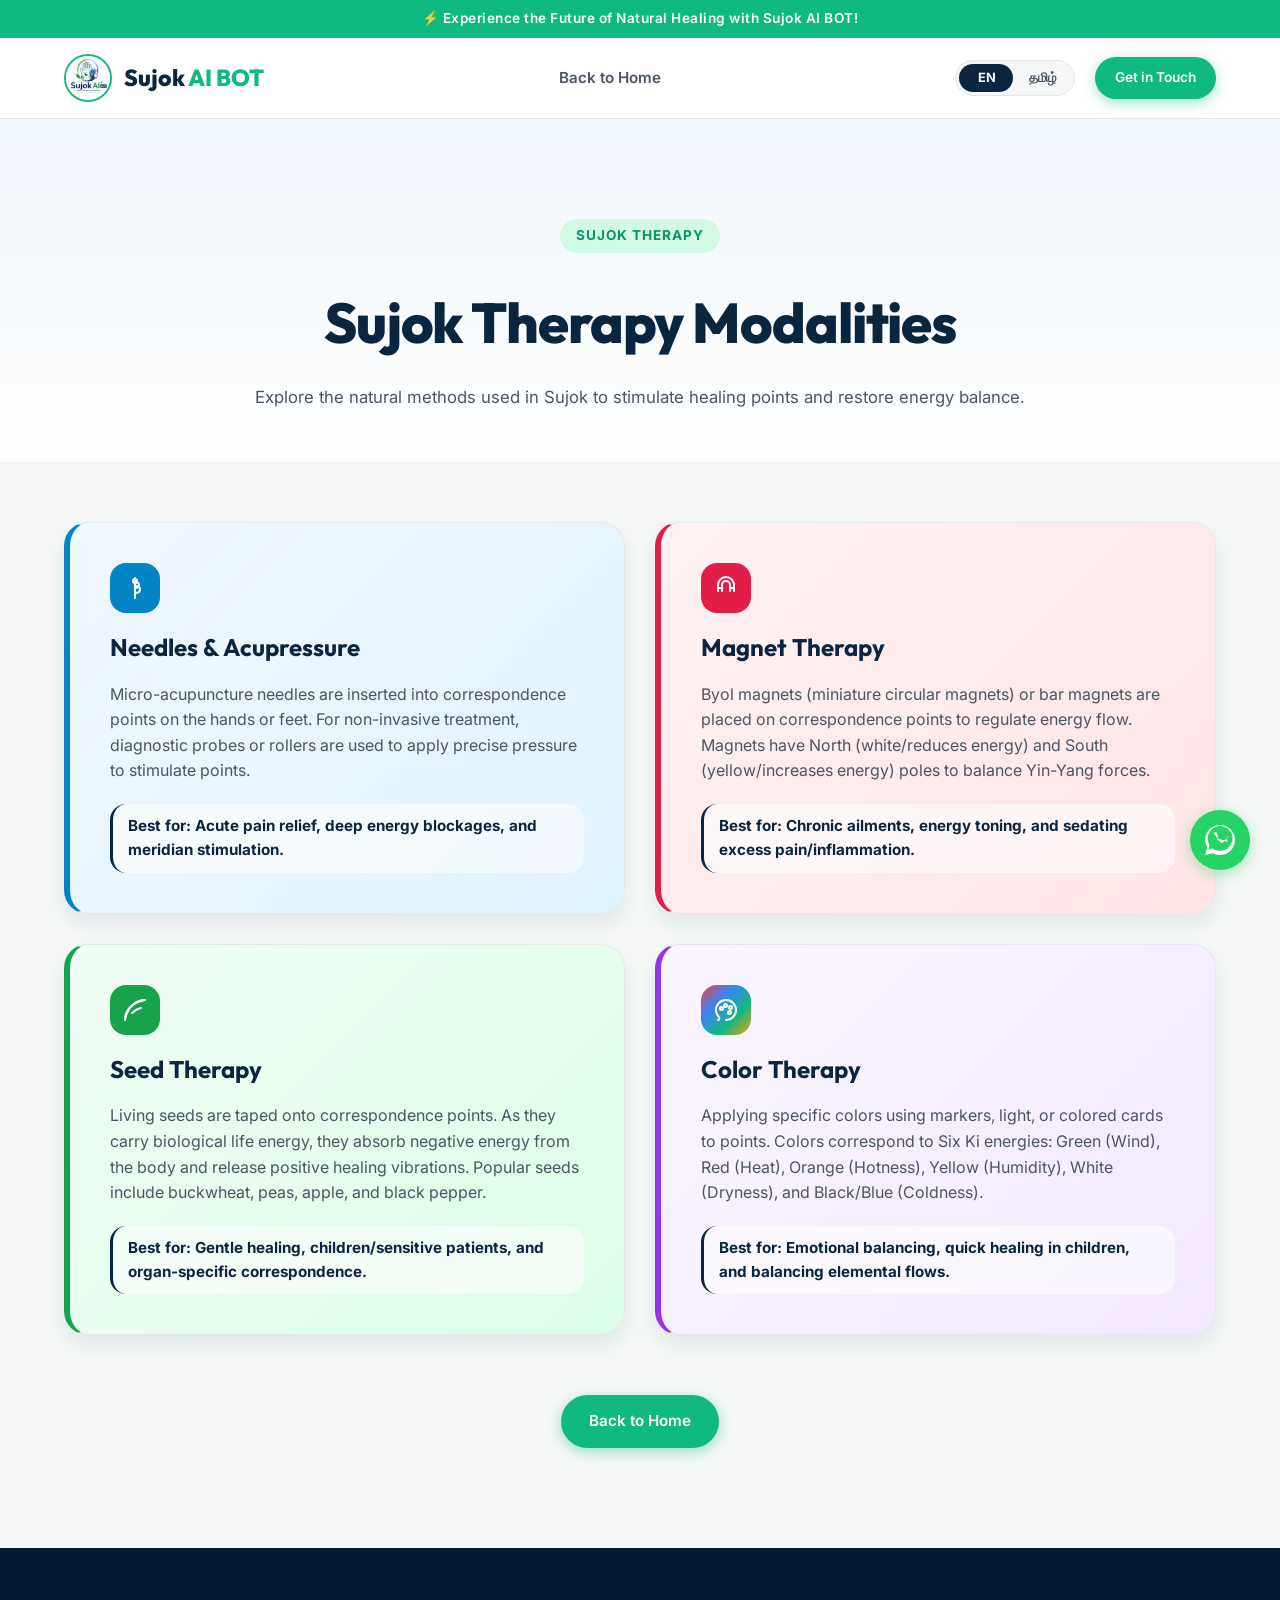
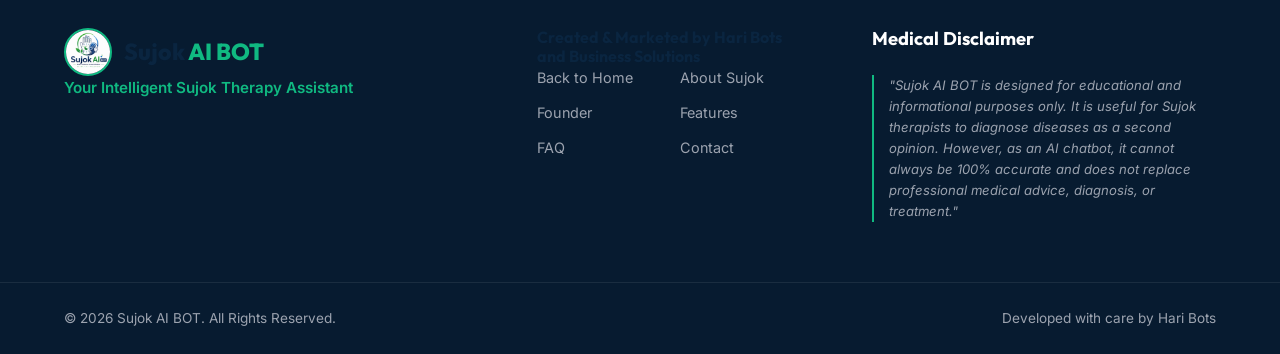
==== about-sujok.html @ a2ac66a1 "Create about-sujok.html and link from index.html" ====
<!DOCTYPE html>
<html lang="en">
<head>
  <meta charset="UTF-8">
  <meta name="viewport" content="width=device-width, initial-scale=1.0">
  
  <!-- SEO Meta Tags -->
  <title data-translate="title">Sujok AI BOT - Treatment Modalities</title>
  <meta name="description" content="Explore how Sujok Therapy utilizes natural methods such as needles, magnets, seeds, and color therapy to stimulate correspondence points and restore energy balance.">
  <meta name="keywords" content="Sujok Modalities, Needles Acupressure, Magnet Therapy, Seed Therapy, Color Therapy, Sujok AI BOT, Professor Park Jae Woo, Healing">
  <meta name="author" content="Hari Bots and Business Solutions">
  
  <!-- Google Fonts -->
  <link rel="preconnect" href="https://fonts.googleapis.com">
  <link rel="preconnect" href="https://fonts.gstatic.com" crossorigin>
  <link href="https://fonts.googleapis.com/css2?family=Inter:wght@300;400;500;600;700&family=Outfit:wght@400;500;600;700;800&display=swap" rel="stylesheet">
  
  <!-- Stylesheet -->
  <link rel="stylesheet" href="style.css">
  
  <!-- Favicon -->
  <link rel="icon" type="image/jpeg" href="assets/sujok-ai-logo.jpg">
</head>
<body>

  <!-- Top Announcement Bar -->
  <div class="announcement-bar" id="announcement">
    <p data-translate="announcement">⚡ Experience the Future of Natural Healing with Sujok AI BOT!</p>
  </div>

  <!-- Header Section -->
  <header class="main-header" id="header">
    <div class="container header-container">
      <a href="index.html" class="logo-area" aria-label="Sujok AI BOT Home">
        <img src="assets/sujok-ai-logo.jpg" alt="Sujok AI BOT Logo" class="brand-logo" id="brand-logo-img">
        <span class="brand-name">Sujok <span class="accent-text">AI BOT</span></span>
      </a>
      
      <!-- Desktop Navigation -->
      <nav class="desktop-nav" aria-label="Main Navigation">
        <a href="index.html" class="nav-link" data-translate="nav-home">Back to Home</a>
      </nav>
      
      <!-- Language Switcher & Header CTA -->
      <div class="header-actions-wrapper">
        <div class="lang-switch" id="langSwitch" role="button" aria-label="Switch Language">
          <span class="lang-option active" data-lang="en">EN</span>
          <span class="lang-option" data-lang="ta">தமிழ்</span>
        </div>
        <div class="header-cta">
          <a href="index.html#contact" class="btn btn-primary btn-sm" data-translate="nav-cta">Get in Touch</a>
        </div>
      </div>
      
      <!-- Mobile Menu Toggle -->
      <button class="mobile-menu-toggle" id="menuToggle" aria-label="Toggle Navigation Menu">
        <span></span>
        <span></span>
        <span></span>
      </button>
    </div>
  </header>

  <!-- Mobile Drawer Menu -->
  <div class="mobile-nav-drawer" id="mobileDrawer">
    <nav class="mobile-nav" aria-label="Mobile Navigation">
      <a href="index.html" class="mobile-nav-link" data-translate="nav-home">Back to Home</a>
      
      <div class="mobile-lang-switch-container">
        <span class="mobile-lang-label">Language / மொழி:</span>
        <div class="lang-switch" id="mobileLangSwitch" role="button">
          <span class="lang-option active" data-lang="en">EN</span>
          <span class="lang-option" data-lang="ta">தமிழ்</span>
        </div>
      </div>
      
      <a href="index.html#contact" class="btn btn-primary mobile-cta" data-translate="nav-cta">Get in Touch</a>
    </nav>
  </div>

  <main>
    <!-- Header Section -->
    <section class="therapy-header-section">
      <div class="container">
        <div class="tag-badge">Sujok Therapy</div>
        <h1 class="hero-title" style="margin-top: 15px;" data-translate="header-title">Sujok Therapy Modalities</h1>
        <p class="hero-description" style="max-width: 800px; margin: 20px auto 0 auto;" data-translate="header-subtitle">Explore the natural methods used in Sujok to stimulate healing points and restore energy balance.</p>
      </div>
    </section>

    <!-- Modalities Grid -->
    <section style="padding: 20px 0;">
      <div class="container">
        <div class="therapy-grid">
          
          <!-- Needles Card -->
          <div class="therapy-card-detail therapy-needles">
            <div class="modality-icon-bg">
              <svg xmlns="http://www.w3.org/2000/svg" width="24" height="24" viewBox="0 0 24 24" fill="none" stroke="currentColor" stroke-width="2" stroke-linecap="round" stroke-linejoin="round">
                <line x1="12" y1="2" x2="12" y2="22"></line>
                <circle cx="12" cy="5" r="2"></circle>
                <path d="M12 12c2 0 4-1 4-3s-2-3-4-3"></path>
                <path d="M12 17c3 0 5-1.5 5-3.5s-2-3.5-5-3.5"></path>
              </svg>
            </div>
            <h2 class="modality-title" data-translate="needles-title">Needles & Acupressure</h2>
            <p class="modality-desc" data-translate="needles-desc">Micro-acupuncture needles are inserted into correspondence points on the hands or feet. For non-invasive treatment, diagnostic probes or rollers are used to apply precise pressure to stimulate points.</p>
            <div class="modality-usage" data-translate="needles-usage">Best for: Acute pain relief, deep energy blockages, and meridian stimulation.</div>
          </div>

          <!-- Magnets Card -->
          <div class="therapy-card-detail therapy-magnets">
            <div class="modality-icon-bg">
              <svg xmlns="http://www.w3.org/2000/svg" width="24" height="24" viewBox="0 0 24 24" fill="none" stroke="currentColor" stroke-width="2" stroke-linecap="round" stroke-linejoin="round">
                <path d="M4 15V9a8 8 0 0 1 16 0v6"></path>
                <path d="M8 15V9a4 4 0 0 1 8 0v6"></path>
                <line x1="4" y1="12" x2="8" y2="12"></line>
                <line x1="16" y1="12" x2="20" y2="12"></line>
              </svg>
            </div>
            <h2 class="modality-title" data-translate="magnets-title">Magnet Therapy</h2>
            <p class="modality-desc" data-translate="magnets-desc">Byol magnets (miniature circular magnets) or bar magnets are placed on correspondence points to regulate energy flow. Magnets have North (white/reduces energy) and South (yellow/increases energy) poles to balance Yin-Yang forces.</p>
            <div class="modality-usage" data-translate="magnets-usage">Best for: Chronic ailments, energy toning, and sedating excess pain/inflammation.</div>
          </div>

          <!-- Seeds Card -->
          <div class="therapy-card-detail therapy-seeds">
            <div class="modality-icon-bg">
              <svg xmlns="http://www.w3.org/2000/svg" width="24" height="24" viewBox="0 0 24 24" fill="none" stroke="currentColor" stroke-width="2" stroke-linecap="round" stroke-linejoin="round">
                <path d="M2 22C2 12 10 4 22 2"></path>
                <path d="M22 2C12 2 4 10 2 22"></path>
                <path d="M9 15C13 11 18 10 18 10"></path>
              </svg>
            </div>
            <h2 class="modality-title" data-translate="seeds-title">Seed Therapy</h2>
            <p class="modality-desc" data-translate="seeds-desc">Living seeds are taped onto correspondence points. As they carry biological life energy, they absorb negative energy from the body and release positive healing vibrations. Popular seeds include buckwheat, peas, apple, and black pepper.</p>
            <div class="modality-usage" data-translate="seeds-usage">Best for: Gentle healing, children/sensitive patients, and organ-specific correspondence.</div>
          </div>

          <!-- Colors Card -->
          <div class="therapy-card-detail therapy-colors">
            <div class="modality-icon-bg">
              <svg xmlns="http://www.w3.org/2000/svg" width="24" height="24" viewBox="0 0 24 24" fill="none" stroke="currentColor" stroke-width="2" stroke-linecap="round" stroke-linejoin="round">
                <path d="M12 22C17.5228 22 22 17.5228 22 12C22 6.47715 17.5228 2 12 2C6.47715 2 2 6.47715 2 12C2 14.7255 3.09032 17.1962 4.85857 19C5.34401 19.4854 5.51009 20.2105 5.28588 20.8584C5.10996 21.3667 4.68595 22 4 22"></path>
                <circle cx="7.5" cy="10.5" r="1.5"></circle>
                <circle cx="11.5" cy="7.5" r="1.5"></circle>
                <circle cx="16.5" cy="9.5" r="1.5"></circle>
                <circle cx="15.5" cy="14.5" r="1.5"></circle>
              </svg>
            </div>
            <h2 class="modality-title" data-translate="colors-title">Color Therapy</h2>
            <p class="modality-desc" data-translate="colors-desc">Applying specific colors using markers, light, or colored cards to points. Colors correspond to Six Ki energies: Green (Wind), Red (Heat), Orange (Hotness), Yellow (Humidity), White (Dryness), and Black/Blue (Coldness).</p>
            <div class="modality-usage" data-translate="colors-usage">Best for: Emotional balancing, quick healing in children, and balancing elemental flows.</div>
          </div>

        </div>

        <!-- Back to Home Button -->
        <div class="back-home-container">
          <a href="index.html" class="btn btn-primary" data-translate="back-btn">Back to Home</a>
        </div>
      </div>
    </section>
  </main>

  <!-- Footer -->
  <footer class="main-footer">
    <div class="container footer-grid">
      <div class="footer-brand-col">
        <a href="index.html" class="logo-area">
          <img src="assets/sujok-ai-logo.jpg" alt="Sujok AI BOT Logo" class="brand-logo">
          <span class="brand-name">Sujok <span class="accent-text">AI BOT</span></span>
        </a>
        <p class="footer-tagline" data-translate="footer-tagline">Your Intelligent Sujok Therapy Assistant</p>
      </div>
      
      <div class="footer-links-col">
        <h4 data-translate="footer-credit">Created & Marketed by Hari Bots and Business Solutions</h4>
        <div class="footer-links">
          <a href="index.html" data-translate="nav-home">Back to Home</a>
          <a href="index.html#about" data-translate="nav-about">About Sujok</a>
          <a href="index.html#founder" data-translate="nav-founder">Founder</a>
          <a href="index.html#features" data-translate="nav-features">Features</a>
          <a href="index.html#faq" data-translate="nav-faq">FAQ</a>
          <a href="index.html#contact" data-translate="nav-contact">Contact</a>
        </div>
      </div>
      
      <div class="footer-disclaimer-box">
        <h4 data-translate="footer-disclaimer-title">Medical Disclaimer</h4>
        <p class="medical-disclaimer" data-translate="footer-disclaimer-text">
          "Sujok AI BOT is designed for educational and informational purposes only. It is useful for Sujok therapists to diagnose diseases as a second opinion. However, as an AI chatbot, it cannot always be 100% accurate and does not replace professional medical advice, diagnosis, or treatment."
        </p>
      </div>
    </div>
    
    <div class="footer-bottom">
      <div class="container footer-bottom-flex">
        <p class="copyright" data-translate="footer-copyright">&copy; 2026 Sujok AI BOT. All Rights Reserved.</p>
        <p class="developer-info" data-translate="footer-developer">Developed with care by Hari Bots</p>
      </div>
    </div>
  </footer>

  <!-- Floating WhatsApp Chat Widget -->
  <div class="floating-whatsapp-widget" id="whatsappWidget">
    <button class="whatsapp-trigger" id="whatsappTrigger" aria-label="Chat on WhatsApp">
      <svg viewBox="0 0 24 24" width="30" height="30" fill="currentColor">
        <path d="M.057 24l1.687-6.163c-1.041-1.804-1.588-3.849-1.587-5.946C.06 5.348 5.397.01 12.008.01c3.202.001 6.212 1.246 8.477 3.514 2.266 2.268 3.507 5.28 3.505 8.484-.004 6.657-5.34 11.997-11.953 11.997-2.005-.001-3.973-.502-5.717-1.458L0 24zm6.59-4.846c1.6.95 3.498 1.452 5.411 1.453 5.476 0 9.932-4.437 9.935-9.896.002-2.645-1.019-5.13-2.876-6.99C17.262 1.86 14.777.838 12.132.838 6.657.838 2.203 5.278 2.2 10.739c-.001 1.832.486 3.623 1.411 5.174l-.988 3.612 3.702-.977zm11.233-5.32c-.3-.149-1.772-.874-2.046-.974-.275-.101-.475-.149-.675.15-.2.299-.775.974-.95 1.174-.175.199-.349.224-.65.074-.3-.149-1.264-.465-2.41-1.484-.89-.792-1.49-1.77-1.664-2.07-.175-.299-.019-.461.13-.61.135-.133.3-.349.45-.523.15-.174.2-.299.3-.498.1-.2.05-.374-.025-.524-.075-.149-.675-1.624-.925-2.224-.244-.589-.493-.51-.675-.518-.172-.008-.371-.01-.571-.01-.2 0-.524.074-.798.373-.275.3-.1.598.1.972.2.373.4.672.649.996.12.16 1.41 2.302 3.197 3.013.882.35 1.57.56 2.106.73.885.28 1.69.24 2.33.14.71-.11 1.77-.72 2.02-1.4.25-.678.25-1.258.175-1.378-.075-.12-.275-.2-.575-.35z"/>
      </svg>
    </button>
    
    <div class="whatsapp-popup" id="whatsappPopup">
      <div class="popup-header">
        <div class="popup-bot-avatar">
          <img src="assets/sujok-ai-logo.jpg" alt="Sujok AI BOT Logo">
        </div>
        <div class="popup-header-info">
          <h4>Sujok AI BOT Support</h4>
          <p>Typically replies instantly</p>
        </div>
        <button class="popup-close" id="popupClose" aria-label="Close Chat Window">&times;</button>
      </div>
      <div class="popup-body">
        <p class="popup-welcome">Hello! Which WhatsApp line would you like to message?</p>
        
        <a href="https://wa.me/918667808803?text=Hello%20Sujok%20AI%20Support!%20I'd%20like%20to%20know%20more." target="_blank" rel="noopener noreferrer" class="popup-chat-option">
          <div class="option-avatar">📱</div>
          <div class="option-details">
            <span class="option-title">Primary Support</span>
            <span class="option-number">+91 8667808803</span>
          </div>
        </a>
        
        <a href="https://wa.me/918838154932?text=Hello%20Sujok%20AI%20Business!%20I'd%20like%20to%20discuss%20commercial%20options." target="_blank" rel="noopener noreferrer" class="popup-chat-option">
          <div class="option-avatar">💼</div>
          <div class="option-details">
            <span class="option-title">Marketing & Business</span>
            <span class="option-number">+91 8838154932</span>
          </div>
        </a>
      </div>
    </div>
  </div>

  <!-- Back to Top Button -->
  <button class="back-to-top-btn" id="backToTopBtn" aria-label="Scroll back to top">
    <svg xmlns="http://www.w3.org/2000/svg" width="24" height="24" viewBox="0 0 24 24" fill="none" stroke="currentColor" stroke-width="2" stroke-linecap="round" stroke-linejoin="round"><line x1="12" y1="19" x2="12" y2="5"></line><polyline points="5 12 12 5 19 12"></polyline></svg>
  </button>

  <!-- Script File -->
  <script src="about-script.js"></script>
</body>
</html>
---- style.css ----
/* ==========================================
   SUJOK AI - DESIGN SYSTEM & BRAND STYLING
   ========================================== */

/* 1. Global Reset & Variables */
:root {
  /* Colors */
  --primary-navy: #0A2540;
  --primary-navy-dark: #071B30;
  --primary-navy-light: #1E3A5F;
  --accent-teal: #10B981;
  --accent-teal-dark: #059669;
  --accent-teal-light: #D1FAE5;
  --accent-blue: #3B82F6;
  --accent-blue-dark: #2563EB;
  --accent-blue-light: #DBEAFE;
  
  /* Neutral Palette */
  --text-dark: #1F2937;
  --text-medium: #4B5563;
  --text-light: #9CA3AF;
  --bg-light: #F4F7F6;
  --bg-white: #FFFFFF;
  --bg-dark-accent: #0D1E32;
  --border-color: #E5E7EB;
  --border-glow: rgba(16, 185, 129, 0.2);

  /* Fonts */
  --font-heading: 'Outfit', sans-serif;
  --font-body: 'Inter', sans-serif;

  /* Layout & Decor */
  --shadow-sm: 0 2px 8px rgba(0, 0, 0, 0.05);
  --shadow-md: 0 10px 20px rgba(10, 37, 64, 0.08);
  --shadow-lg: 0 20px 40px rgba(10, 37, 64, 0.15);
  --shadow-glow: 0 0 20px rgba(16, 185, 129, 0.3);
  
  --radius-sm: 8px;
  --radius-md: 16px;
  --radius-lg: 24px;
  --radius-pill: 50px;
  
  --transition-fast: 0.2s ease;
  --transition-normal: 0.3s ease;
  --transition-slow: 0.5s cubic-bezier(0.4, 0, 0.2, 1);
  
  --header-height: 80px;
}

* {
  margin: 0;
  padding: 0;
  box-sizing: border-box;
}

html {
  scroll-behavior: smooth;
  scroll-padding-top: calc(var(--header-height) + 20px);
}

body {
  font-family: var(--font-body);
  color: var(--text-dark);
  background-color: var(--bg-light);
  line-height: 1.6;
  -webkit-font-smoothing: antialiased;
  overflow-x: hidden;
}

h1, h2, h3, h4, h5, h6 {
  font-family: var(--font-heading);
  font-weight: 700;
  color: var(--primary-navy);
  line-height: 1.2;
}

a {
  text-decoration: none;
  color: inherit;
  transition: var(--transition-fast);
}

img {
  max-width: 100%;
  height: auto;
  display: block;
}

button, input, textarea {
  font-family: inherit;
  font-size: inherit;
  border: none;
  outline: none;
}

button {
  cursor: pointer;
  background: none;
}

.container {
  width: 100%;
  max-width: 1200px;
  margin: 0 auto;
  padding: 0 24px;
}

/* ==========================================
   2. Reusable UI Components
   ========================================== */

/* Button System */
.btn {
  display: inline-flex;
  align-items: center;
  justify-content: center;
  padding: 14px 28px;
  font-weight: 600;
  font-size: 0.95rem;
  border-radius: var(--radius-pill);
  transition: var(--transition-normal);
  text-align: center;
  gap: 8px;
}

.btn-primary {
  background-color: var(--accent-teal);
  color: var(--bg-white);
  box-shadow: 0 4px 14px rgba(16, 185, 129, 0.4);
}

.btn-primary:hover {
  background-color: var(--accent-teal-dark);
  transform: translateY(-2px);
  box-shadow: 0 6px 20px rgba(16, 185, 129, 0.5);
}

.btn-secondary {
  background-color: transparent;
  color: var(--primary-navy);
  border: 2px solid var(--primary-navy-light);
}

.btn-secondary:hover {
  background-color: var(--primary-navy-light);
  color: var(--bg-white);
  transform: translateY(-2px);
}

.btn-sm {
  padding: 10px 20px;
  font-size: 0.85rem;
}

.btn-block {
  display: flex;
  width: 100%;
}

.btn-whatsapp-chat {
  background-color: #25D366;
  color: var(--bg-white);
  padding: 8px 16px;
  border-radius: var(--radius-sm);
  font-size: 0.9rem;
  font-weight: 600;
  margin-top: 10px;
  display: inline-flex;
  align-items: center;
  justify-content: center;
  box-shadow: 0 4px 10px rgba(37, 211, 102, 0.3);
}

.btn-whatsapp-chat:hover {
  background-color: #20BA5A;
  transform: translateY(-1px);
}

/* Section Common Styling */
section {
  padding: 100px 0;
  position: relative;
}

.section-header {
  text-align: center;
  margin-bottom: 60px;
  max-width: 700px;
  margin-left: auto;
  margin-right: auto;
}

.section-title {
  font-size: 2.5rem;
  margin-bottom: 15px;
  position: relative;
}

.title-underline {
  width: 80px;
  height: 4px;
  background: linear-gradient(90deg, var(--accent-teal), var(--accent-blue));
  margin: 0 auto 20px auto;
  border-radius: var(--radius-pill);
}

.title-underline.left-aligned {
  margin: 0 0 20px 0;
}

.section-subtitle {
  font-size: 1.1rem;
  color: var(--text-medium);
}

.section-subtitle-left {
  font-size: 1.1rem;
  color: var(--text-medium);
  margin-bottom: 30px;
}

.gradient-text {
  background: linear-gradient(135deg, var(--accent-teal), var(--accent-blue));
  -webkit-background-clip: text;
  -webkit-text-fill-color: transparent;
}

.accent-text {
  color: var(--accent-teal);
}

.tag-badge {
  display: inline-block;
  padding: 6px 16px;
  background-color: var(--accent-teal-light);
  color: var(--accent-teal-dark);
  font-size: 0.85rem;
  font-weight: 700;
  border-radius: var(--radius-pill);
  text-transform: uppercase;
  letter-spacing: 1px;
  margin-bottom: 20px;
}

/* ==========================================
   3. Top Announcement & Navigation
   ========================================== */

.announcement-bar {
  background-color: var(--accent-teal);
  color: var(--bg-white);
  text-align: center;
  padding: 8px 16px;
  font-size: 0.85rem;
  font-weight: 600;
  letter-spacing: 0.5px;
  position: relative;
  z-index: 1001;
}

.main-header {
  background-color: rgba(255, 255, 255, 0.95);
  backdrop-filter: blur(10px);
  border-bottom: 1px solid var(--border-color);
  position: sticky;
  top: 0;
  z-index: 1000;
  transition: var(--transition-normal);
}

.main-header.scrolled {
  box-shadow: var(--shadow-md);
  background-color: var(--bg-white);
}

.header-container {
  height: var(--header-height);
  display: flex;
  align-items: center;
  justify-content: space-between;
}

.header-actions-wrapper {
  display: flex;
  align-items: center;
  gap: 20px;
}

.lang-switch {
  background-color: var(--bg-light);
  border: 1px solid var(--border-color);
  padding: 3px;
  border-radius: var(--radius-pill);
  display: inline-flex;
  align-items: center;
  position: relative;
  cursor: pointer;
  user-select: none;
  width: 120px;
  height: 36px;
  transition: var(--transition-normal);
}

.lang-switch:hover {
  border-color: var(--accent-teal);
  box-shadow: 0 0 0 3px rgba(16, 185, 129, 0.05);
}

/* Sliding slider thumb background */
.lang-switch::before {
  content: '';
  position: absolute;
  top: 3px;
  left: 3px;
  width: 54px;
  height: 28px;
  background-color: var(--primary-navy);
  border-radius: var(--radius-pill);
  transition: transform 0.3s cubic-bezier(0.4, 0, 0.2, 1);
  z-index: 1;
}

/* When active language is Tamil (ta), slide the slider thumb to the right */
.lang-switch.active-ta::before {
  transform: translateX(58px);
}

.lang-option {
  flex: 1;
  text-align: center;
  position: relative;
  z-index: 2;
  font-size: 0.8rem;
  font-weight: 700;
  color: var(--text-medium);
  transition: color var(--transition-fast);
  line-height: 28px;
  height: 28px;
  display: flex;
  align-items: center;
  justify-content: center;
}

.lang-option.active {
  color: var(--bg-white);
}

.mobile-lang-switch-container {
  display: flex;
  align-items: center;
  justify-content: space-between;
  padding: 15px 0;
  border-top: 1px solid var(--border-color);
  border-bottom: 1px solid var(--border-color);
  margin-top: 20px;
}

.mobile-lang-label {
  font-weight: 700;
  font-size: 0.95rem;
  color: var(--primary-navy);
}

.logo-area {
  display: flex;
  align-items: center;
  gap: 12px;
}

.brand-logo {
  height: 48px;
  width: 48px;
  object-fit: cover;
  border-radius: 50%;
  border: 2px solid var(--accent-teal);
}

.brand-logo-small {
  height: 32px;
  width: 32px;
  object-fit: cover;
  border-radius: 50%;
  border: 1px solid var(--accent-teal);
}

.brand-name {
  font-size: 1.45rem;
  font-weight: 800;
  color: var(--primary-navy);
  font-family: var(--font-heading);
}

.desktop-nav {
  display: flex;
  gap: 32px;
}

.nav-link {
  font-weight: 600;
  font-size: 0.95rem;
  color: var(--text-medium);
  padding: 8px 0;
  position: relative;
}

.nav-link:hover, .nav-link.active {
  color: var(--accent-teal-dark);
}

.nav-link::after {
  content: '';
  position: absolute;
  bottom: 0;
  left: 0;
  width: 0;
  height: 2px;
  background-color: var(--accent-teal);
  transition: var(--transition-fast);
}

.nav-link:hover::after, .nav-link.active::after {
  width: 100%;
}

.mobile-menu-toggle {
  display: none;
  flex-direction: column;
  justify-content: space-between;
  width: 26px;
  height: 20px;
}

.mobile-menu-toggle span {
  display: block;
  height: 3px;
  width: 100%;
  background-color: var(--primary-navy);
  border-radius: 3px;
  transition: var(--transition-normal);
}

/* Mobile Drawer Nav */
.mobile-nav-drawer {
  position: fixed;
  top: calc(var(--header-height) + 36px); /* accounting for announcement */
  left: -100%;
  width: 100%;
  height: calc(100vh - var(--header-height));
  background-color: var(--bg-white);
  z-index: 999;
  transition: var(--transition-slow);
  padding: 40px 24px;
  border-top: 1px solid var(--border-color);
}

.mobile-nav-drawer.open {
  left: 0;
}

.mobile-nav {
  display: flex;
  flex-direction: column;
  gap: 24px;
}

.mobile-nav-link {
  font-size: 1.25rem;
  font-weight: 700;
  color: var(--primary-navy);
  padding-bottom: 8px;
  border-bottom: 1px solid var(--border-color);
}

.mobile-cta {
  margin-top: 20px;
  width: 100%;
}

/* ==========================================
   4. Hero Section & Interactive Chatbot
   ========================================== */

.hero-section {
  background: linear-gradient(180deg, rgba(239, 246, 255, 0.6) 0%, rgba(244, 247, 246, 0.4) 100%);
  padding-top: 80px;
  padding-bottom: 100px;
  overflow: hidden;
}

.hero-content {
  max-width: 620px;
}

.hero-content.hero-centered {
  max-width: 850px;
  margin: 0 auto;
  text-align: center;
}

.hero-title {
  font-size: 3.5rem;
  font-weight: 800;
  line-height: 1.25;
  margin-bottom: 24px;
  letter-spacing: -0.02em;
}

.hero-subtitle {
  font-size: 1.25rem;
  font-weight: 600;
  color: var(--primary-navy);
  margin-bottom: 20px;
  line-height: 1.6;
}

.hero-description {
  font-size: 1.05rem;
  color: var(--text-medium);
  margin-bottom: 40px;
  line-height: 1.8;
  max-width: 700px;
  margin-left: auto;
  margin-right: auto;
}

.hero-content.hero-centered .hero-actions {
  display: flex;
  gap: 16px;
  margin-bottom: 48px;
  justify-content: center;
}

.hero-content.hero-centered .hero-stats {
  display: flex;
  align-items: center;
  justify-content: center;
  gap: 30px;
  margin-top: 40px;
  flex-wrap: wrap;
}

.stat-item {
  display: flex;
  align-items: center;
  gap: 10px;
  background-color: var(--bg-white);
  padding: 10px 22px;
  border-radius: var(--radius-pill);
  box-shadow: var(--shadow-sm);
  border: 1px solid var(--border-color);
  transition: var(--transition-normal);
}

.stat-item:hover {
  transform: translateY(-2px);
  box-shadow: var(--shadow-md);
  border-color: var(--accent-teal);
}

.stat-number {
  font-family: var(--font-heading);
  font-size: 1.15rem;
  font-weight: 800;
  color: var(--accent-teal);
  line-height: 1;
}

.stat-label {
  font-size: 0.95rem;
  color: var(--text-medium);
  font-weight: 600;
}

/* ==========================================
   5. About Sujok Section
   ========================================== */

.about-section {
  background-color: var(--bg-white);
}

.about-grid {
  display: grid;
  grid-template-columns: 1.1fr 0.9fr;
  gap: 60px;
  align-items: center;
}

.about-subtitle {
  font-size: 1.75rem;
  margin-bottom: 20px;
  line-height: 1.3;
}

.about-description {
  font-size: 1.05rem;
  color: var(--text-medium);
  margin-bottom: 20px;
}

.key-principles {
  margin-top: 35px;
  display: flex;
  flex-direction: column;
  gap: 20px;
}

.principle-item {
  display: flex;
  gap: 16px;
}

.principle-icon {
  background-color: var(--accent-teal-light);
  color: var(--accent-teal-dark);
  width: 44px;
  height: 44px;
  border-radius: 50%;
  display: flex;
  align-items: center;
  justify-content: center;
  flex-shrink: 0;
}

.principle-item h4 {
  font-size: 1.1rem;
  margin-bottom: 4px;
}

.principle-item p {
  color: var(--text-medium);
  font-size: 0.95rem;
}

.about-image-content {
  position: relative;
  display: flex;
  justify-content: center;
}

.image-wrapper {
  position: relative;
  max-width: 400px;
  width: 100%;
}

.about-showcase-img {
  width: 100%;
  border-radius: var(--radius-lg);
  box-shadow: var(--shadow-lg);
  border: 4px solid var(--bg-white);
  transition: var(--transition-normal);
}

.about-showcase-img:hover {
  transform: translateY(-5px);
}

.image-overlay-card {
  position: absolute;
  bottom: -25px;
  left: -25px;
  background-color: var(--primary-navy);
  color: var(--bg-white);
  padding: 20px;
  border-radius: var(--radius-md);
  box-shadow: var(--shadow-md);
  max-width: 260px;
}

.image-overlay-card h4 {
  color: var(--accent-teal);
  font-size: 1rem;
  margin-bottom: 6px;
}

.image-overlay-card p {
  font-size: 0.85rem;
  font-style: italic;
  opacity: 0.9;
  line-height: 1.4;
}

/* ==========================================
   6. Founder Section
   ========================================== */

.founder-section {
  background-color: var(--bg-light);
}

.founder-card-wrapper {
  background-color: var(--bg-white);
  border-radius: var(--radius-lg);
  box-shadow: var(--shadow-md);
  overflow: hidden;
  border: 1px solid var(--border-color);
}

.founder-grid {
  display: grid;
  grid-template-columns: 1.2fr 0.8fr;
}

.founder-bio {
  padding: 60px;
}

.founder-meta {
  margin-bottom: 25px;
}

.founder-name {
  font-size: 2.2rem;
  margin-bottom: 4px;
}

.founder-lifespan {
  font-size: 0.95rem;
  font-weight: 700;
  color: var(--text-light);
  letter-spacing: 1px;
}

.founder-quote {
  font-size: 1.2rem;
  font-style: italic;
  font-weight: 600;
  color: var(--primary-navy-light);
  border-left: 4px solid var(--accent-teal);
  padding-left: 20px;
  margin-bottom: 30px;
  line-height: 1.5;
}

.founder-description {
  font-size: 1rem;
  color: var(--text-medium);
  margin-bottom: 20px;
}

.achievements {
  display: flex;
  flex-wrap: wrap;
  gap: 10px;
  margin-top: 30px;
}

.achievement-badge {
  background-color: var(--bg-light);
  color: var(--primary-navy-light);
  padding: 8px 16px;
  font-size: 0.85rem;
  font-weight: 600;
  border-radius: var(--radius-pill);
  border: 1px solid var(--border-color);
}

.founder-image-box {
  position: relative;
  overflow: hidden;
  display: flex;
  align-items: stretch;
  justify-content: center;
}

.founder-img {
  width: 100%;
  height: 100%;
  object-fit: cover;
  transition: var(--transition-slow);
}

.founder-image-box:hover .founder-img {
  transform: scale(1.04);
}

/* ==========================================
   7. How Sujok AI Helps (Features)
   ========================================== */

.features-section {
  background-color: var(--bg-white);
}

.features-grid {
  display: grid;
  grid-template-columns: repeat(3, 1fr);
  gap: 30px;
}

.feature-card {
  background-color: var(--bg-light);
  border-radius: var(--radius-md);
  padding: 40px 30px;
  border: 1px solid var(--border-color);
  transition: var(--transition-normal);
  position: relative;
  overflow: hidden;
}

.feature-card::before {
  content: '';
  position: absolute;
  top: 0;
  left: 0;
  width: 100%;
  height: 4px;
  background-color: transparent;
  transition: var(--transition-normal);
}

.feature-card:hover {
  background-color: var(--bg-white);
  box-shadow: var(--shadow-md);
  transform: translateY(-5px);
  border-color: rgba(16, 185, 129, 0.2);
}

.feature-card:hover::before {
  background-color: var(--accent-teal);
}

.feature-icon {
  background-color: var(--bg-white);
  color: var(--accent-teal-dark);
  width: 56px;
  height: 56px;
  border-radius: var(--radius-md);
  display: flex;
  align-items: center;
  justify-content: center;
  margin-bottom: 24px;
  box-shadow: var(--shadow-sm);
  transition: var(--transition-normal);
}

.feature-card:hover .feature-icon {
  background-color: var(--accent-teal);
  color: var(--bg-white);
}

.feature-card-title {
  font-size: 1.25rem;
  margin-bottom: 12px;
}

.feature-card-desc {
  color: var(--text-medium);
  font-size: 0.95rem;
  line-height: 1.5;
}

/* ==========================================
   8. Why Choose Sujok AI
   ========================================== */

.why-choose-section {
  background-color: var(--bg-light);
}

.why-choose-grid {
  display: grid;
  grid-template-columns: 1.1fr 0.9fr;
  gap: 60px;
  align-items: center;
}

.benefits-list {
  display: flex;
  flex-direction: column;
  gap: 20px;
  margin-top: 30px;
}

.benefit-list-item {
  display: flex;
  gap: 16px;
}

.check-icon {
  background-color: var(--accent-teal-light);
  color: var(--accent-teal-dark);
  font-weight: bold;
  width: 24px;
  height: 24px;
  border-radius: 50%;
  display: flex;
  align-items: center;
  justify-content: center;
  flex-shrink: 0;
  font-size: 0.85rem;
}

.benefit-list-item strong {
  font-size: 1.05rem;
  color: var(--primary-navy);
  display: block;
  margin-bottom: 4px;
}

.benefit-list-item p {
  color: var(--text-medium);
  font-size: 0.95rem;
}

.why-choose-visual {
  display: flex;
  justify-content: center;
}

.glass-infographic-card {
  background-color: var(--primary-navy);
  background: linear-gradient(135deg, var(--primary-navy), var(--primary-navy-dark));
  border-radius: var(--radius-lg);
  padding: 40px;
  color: var(--bg-white);
  width: 100%;
  max-width: 440px;
  box-shadow: var(--shadow-lg);
  border: 1px solid rgba(255, 255, 255, 0.1);
  position: relative;
}

.infographic-header {
  display: flex;
  align-items: center;
  gap: 12px;
  margin-bottom: 30px;
  border-bottom: 1px solid rgba(255, 255, 255, 0.1);
  padding-bottom: 15px;
}

.pulse-ring {
  width: 12px;
  height: 12px;
  background-color: var(--accent-teal);
  border-radius: 50%;
  position: relative;
}

.pulse-ring::before {
  content: '';
  position: absolute;
  width: 100%;
  height: 100%;
  border-radius: 50%;
  background-color: var(--accent-teal);
  animation: pulse-green 2s infinite;
}

.infographic-header h4 {
  color: var(--bg-white);
  font-size: 1.15rem;
}

.metrics-grid {
  display: grid;
  grid-template-columns: repeat(2, 1fr);
  gap: 20px;
  margin-bottom: 30px;
}

.metric-box {
  background-color: rgba(255, 255, 255, 0.05);
  border: 1px solid rgba(255, 255, 255, 0.08);
  border-radius: var(--radius-md);
  padding: 20px;
  text-align: center;
}

.metric-value {
  display: block;
  font-size: 2rem;
  font-weight: 800;
  color: var(--accent-teal);
  font-family: var(--font-heading);
  margin-bottom: 4px;
}

.metric-label {
  font-size: 0.8rem;
  color: var(--text-light);
  font-weight: 500;
  text-transform: uppercase;
  letter-spacing: 0.5px;
}

.info-card-footer {
  font-size: 0.9rem;
  color: rgba(255, 255, 255, 0.8);
  text-align: center;
  font-style: italic;
}

/* ==========================================
   9. Testimonials Section
   ========================================== */

.testimonials-section {
  background-color: var(--bg-white);
}

.testimonials-grid {
  display: grid;
  grid-template-columns: repeat(3, 1fr);
  gap: 30px;
}

.testimonial-card {
  background-color: var(--bg-light);
  border-radius: var(--radius-md);
  padding: 35px;
  border: 1px solid var(--border-color);
  display: flex;
  flex-direction: column;
  justify-content: space-between;
  transition: var(--transition-normal);
}

.testimonial-card:hover {
  transform: translateY(-5px);
  box-shadow: var(--shadow-md);
  background-color: var(--bg-white);
  border-color: rgba(16, 185, 129, 0.15);
}

.rating-stars {
  color: #FBBF24;
  font-size: 1.1rem;
  margin-bottom: 20px;
}

.testimonial-text {
  color: var(--text-medium);
  font-size: 0.98rem;
  line-height: 1.6;
  margin-bottom: 25px;
  font-style: italic;
}

.testimonial-author {
  display: flex;
  align-items: center;
  gap: 12px;
}

.author-initials {
  width: 42px;
  height: 42px;
  background: linear-gradient(135deg, var(--accent-teal), var(--accent-blue));
  color: var(--bg-white);
  border-radius: 50%;
  font-weight: 700;
  font-size: 0.95rem;
  display: flex;
  align-items: center;
  justify-content: center;
  font-family: var(--font-heading);
}

.author-name {
  font-size: 1rem;
  margin-bottom: 2px;
}

.author-role {
  font-size: 0.8rem;
  color: var(--text-light);
  font-weight: 500;
}

/* ==========================================
   9. Pricing Section
   ========================================== */

.pricing-section {
  background-color: var(--bg-white);
}

.pricing-grid {
  display: grid;
  grid-template-columns: repeat(2, 1fr);
  gap: 30px;
  max-width: 900px;
  margin: 0 auto;
}

.pricing-card {
  background-color: var(--bg-light);
  border-radius: var(--radius-lg);
  border: 1px solid var(--border-color);
  padding: 40px;
  position: relative;
  transition: var(--transition-normal);
  display: flex;
  flex-direction: column;
  justify-content: space-between;
}

.pricing-card:hover {
  background-color: var(--bg-white);
  box-shadow: var(--shadow-lg);
  transform: translateY(-5px);
  border-color: rgba(16, 185, 129, 0.2);
}

.pricing-card.popular-card {
  background-color: var(--bg-white);
  border: 2px solid var(--accent-teal);
  box-shadow: var(--shadow-md);
}

.pricing-card.popular-card:hover {
  box-shadow: var(--shadow-lg), 0 0 25px rgba(16, 185, 129, 0.15);
}

.popular-ribbon {
  position: absolute;
  top: 15px;
  right: 15px;
  background-color: var(--accent-teal);
  color: var(--bg-white);
  font-size: 0.75rem;
  font-weight: 700;
  padding: 4px 12px;
  border-radius: var(--radius-pill);
  text-transform: uppercase;
  letter-spacing: 0.5px;
}

.pricing-header {
  margin-bottom: 30px;
  text-align: center;
}

.plan-name {
  font-size: 1.5rem;
  color: var(--primary-navy);
  margin-bottom: 8px;
}

.plan-desc {
  font-size: 0.85rem;
  color: var(--text-medium);
  margin-bottom: 20px;
  line-height: 1.4;
}

.plan-price {
  display: flex;
  align-items: baseline;
  justify-content: center;
  gap: 4px;
}

.plan-price .currency {
  font-size: 1.5rem;
  font-weight: 700;
  color: var(--primary-navy);
}

.plan-price .price-val {
  font-size: 3rem;
  font-weight: 800;
  color: var(--primary-navy);
  font-family: var(--font-heading);
}

.plan-price .duration {
  font-size: 0.9rem;
  color: var(--text-medium);
  font-weight: 500;
}

.price-savings {
  display: inline-block;
  margin-top: 10px;
  padding: 4px 12px;
  background-color: var(--accent-teal-light);
  color: var(--accent-teal-dark);
  font-size: 0.8rem;
  font-weight: 700;
  border-radius: var(--radius-sm);
}

.pricing-body {
  display: flex;
  flex-direction: column;
  flex-grow: 1;
  justify-content: space-between;
}

.plan-features {
  list-style: none;
  margin-bottom: 35px;
  display: flex;
  flex-direction: column;
  gap: 12px;
}

.plan-features li {
  font-size: 0.95rem;
  color: var(--text-medium);
  display: flex;
  align-items: flex-start;
  gap: 10px;
  line-height: 1.4;
}

.plan-features li span {
  color: var(--accent-teal-dark);
  font-weight: bold;
}

/* ==========================================
   10. FAQ Accordion Section
   ========================================== */

.faq-section {
  background-color: var(--bg-light);
}

.faq-accordion-container {
  max-width: 800px;
  margin: 0 auto;
  display: flex;
  flex-direction: column;
  gap: 16px;
}

.faq-item {
  background-color: var(--bg-white);
  border-radius: var(--radius-md);
  border: 1px solid var(--border-color);
  overflow: hidden;
  transition: var(--transition-normal);
}

.faq-item:hover {
  box-shadow: var(--shadow-sm);
  border-color: rgba(16, 185, 129, 0.15);
}

.faq-trigger {
  width: 100%;
  padding: 24px 30px;
  display: flex;
  justify-content: space-between;
  align-items: center;
  text-align: left;
}

.faq-question {
  font-size: 1.1rem;
  font-weight: 700;
  color: var(--primary-navy);
  font-family: var(--font-heading);
  transition: var(--transition-fast);
}

.faq-trigger:hover .faq-question {
  color: var(--accent-teal-dark);
}

.faq-icon-plus {
  position: relative;
  width: 18px;
  height: 18px;
  flex-shrink: 0;
  margin-left: 15px;
}

.faq-icon-plus::before,
.faq-icon-plus::after {
  content: '';
  position: absolute;
  background-color: var(--primary-navy-light);
  transition: var(--transition-normal);
}

/* Horizontal line */
.faq-icon-plus::before {
  top: 8px;
  left: 0;
  width: 18px;
  height: 2px;
}

/* Vertical line */
.faq-icon-plus::after {
  top: 0;
  left: 8px;
  width: 2px;
  height: 18px;
}

.faq-trigger[aria-expanded="true"] .faq-icon-plus::after {
  transform: rotate(90deg);
  opacity: 0;
}

.faq-trigger[aria-expanded="true"] .faq-icon-plus::before {
  transform: rotate(180deg);
  background-color: var(--accent-teal);
}

.faq-trigger[aria-expanded="true"] .faq-question {
  color: var(--accent-teal-dark);
}

.faq-content {
  max-height: 0;
  overflow: hidden;
  transition: max-height 0.35s cubic-bezier(0.4, 0, 0.2, 1);
}

.faq-content p {
  padding: 0 30px 24px 30px;
  color: var(--text-medium);
  font-size: 0.98rem;
  line-height: 1.6;
}

/* ==========================================
   11. About the Company Section
   ========================================== */

.company-section {
  background-color: var(--bg-white);
}

.company-card {
  background: linear-gradient(135deg, var(--bg-light) 0%, rgba(239, 246, 255, 0.3) 100%);
  border-radius: var(--radius-lg);
  border: 1px solid var(--border-color);
  box-shadow: var(--shadow-sm);
  padding: 60px;
  overflow: hidden;
}

.company-card-grid {
  display: grid;
  grid-template-columns: 1fr 1fr;
  gap: 48px;
}

.company-profile-col, .founder-profile-col {
  display: flex;
  flex-direction: column;
  gap: 24px;
}

.company-logo-box {
  display: flex;
  justify-content: flex-start;
  align-items: center;
}

.company-logo {
  max-width: 200px;
  width: 100%;
  border-radius: var(--radius-md);
  box-shadow: var(--shadow-md);
  border: 4px solid var(--bg-white);
}

.company-founder-pic {
  max-width: 200px;
  width: 100%;
  border-radius: var(--radius-md);
  box-shadow: var(--shadow-md);
  border: 4px solid var(--bg-white);
  aspect-ratio: 3/4;
  object-fit: cover;
  transition: var(--transition-normal);
}

.company-founder-pic:hover {
  transform: scale(1.03);
}

.company-tag {
  font-size: 0.85rem;
  font-weight: 700;
  color: var(--accent-teal-dark);
  text-transform: uppercase;
  letter-spacing: 1px;
  display: block;
  margin-bottom: 8px;
}

.company-name {
  font-size: 2.2rem;
  margin-bottom: 20px;
}

.company-description {
  font-size: 1.05rem;
  color: var(--text-medium);
  margin-bottom: 15px;
}

.company-mission {
  font-size: 0.95rem;
  color: var(--text-medium);
  font-style: italic;
  position: relative;
  padding-left: 20px;
  border-left: 3px solid var(--accent-teal);
}

/* ==========================================
   12. Contact Section
   ========================================== */

.contact-section {
  background-color: var(--bg-light);
}

.contact-grid {
  display: grid;
  grid-template-columns: repeat(2, 1fr);
  gap: 48px;
}

.contact-form-card {
  background-color: var(--bg-white);
  border-radius: var(--radius-lg);
  padding: 40px;
  border: 1px solid var(--border-color);
  box-shadow: var(--shadow-md);
}

.contact-form-card h3 {
  font-size: 1.6rem;
  margin-bottom: 25px;
}

.form-group {
  margin-bottom: 20px;
}

.form-group label {
  display: block;
  font-weight: 600;
  font-size: 0.9rem;
  margin-bottom: 8px;
  color: var(--primary-navy);
}

.form-group input,
.form-group textarea {
  width: 100%;
  padding: 12px 18px;
  border-radius: var(--radius-sm);
  border: 1px solid var(--border-color);
  font-size: 0.95rem;
  background-color: var(--bg-light);
  transition: var(--transition-fast);
}

.form-group input:focus,
.form-group textarea:focus {
  background-color: var(--bg-white);
  border-color: var(--accent-teal);
  box-shadow: 0 0 0 3px rgba(16, 185, 129, 0.1);
}

.contact-info-card {
  background-color: var(--bg-white);
  border-radius: var(--radius-lg);
  padding: 40px;
  border: 1px solid var(--border-color);
  box-shadow: var(--shadow-md);
  display: flex;
  flex-direction: column;
  justify-content: space-between;
}

.contact-info-card h3 {
  font-size: 1.6rem;
  margin-bottom: 15px;
}

.contact-desc {
  color: var(--text-medium);
  font-size: 0.98rem;
  margin-bottom: 30px;
}

.whatsapp-list {
  display: flex;
  flex-direction: column;
  gap: 20px;
  margin-bottom: 30px;
}

.whatsapp-contact-item {
  display: flex;
  gap: 16px;
  align-items: flex-start;
  padding: 15px;
  border-radius: var(--radius-md);
  background-color: var(--bg-light);
  border: 1px solid var(--border-color);
}

.whatsapp-icon-bg {
  width: 44px;
  height: 44px;
  background-color: #D1FAE5;
  color: #059669;
  border-radius: 50%;
  display: flex;
  align-items: center;
  justify-content: center;
  flex-shrink: 0;
}

.whatsapp-details {
  display: flex;
  flex-direction: column;
  width: 100%;
}

.whatsapp-label {
  font-size: 0.85rem;
  font-weight: 700;
  color: var(--text-medium);
}

.whatsapp-number {
  font-family: var(--font-heading);
  font-size: 1.25rem;
  font-weight: 700;
  color: var(--primary-navy);
  margin-bottom: 4px;
}

.other-channels h4 {
  font-size: 1.05rem;
  margin-bottom: 10px;
}

.email-placeholder {
  color: var(--accent-blue-dark);
  font-weight: 600;
  font-size: 1.1rem;
  margin-bottom: 25px;
}

.email-placeholder a {
  color: var(--accent-blue-dark);
  text-decoration: none;
  transition: var(--transition-fast);
}

.email-placeholder a:hover {
  color: var(--accent-teal);
  text-decoration: underline;
}

.social-icons {
  display: flex;
  gap: 12px;
}

.social-icons a {
  width: 40px;
  height: 40px;
  border-radius: 50%;
  background-color: var(--bg-light);
  color: var(--primary-navy);
  display: flex;
  align-items: center;
  justify-content: center;
  border: 1px solid var(--border-color);
  transition: var(--transition-fast);
}

.social-icons a:hover {
  background-color: var(--accent-teal);
  color: var(--bg-white);
  border-color: var(--accent-teal);
  transform: translateY(-2px);
}

/* ==========================================
   13. Footer Section & Legal
   ========================================== */

.main-footer {
  background-color: var(--primary-navy-dark);
  color: var(--bg-white);
  padding: 80px 0 0 0;
}

.footer-grid {
  display: grid;
  grid-template-columns: 1.2fr 0.8fr 1fr;
  gap: 60px;
  margin-bottom: 60px;
}

.footer-brand {
  max-width: 340px;
}

.footer-logo {
  display: flex;
  align-items: center;
  gap: 12px;
  margin-bottom: 20px;
}

.footer-logo span {
  font-size: 1.5rem;
  font-weight: 800;
  font-family: var(--font-heading);
}

.footer-tagline {
  color: var(--accent-teal);
  font-size: 0.95rem;
  font-weight: 600;
  margin-bottom: 12px;
}

.company-credit {
  color: var(--text-light);
  font-size: 0.85rem;
}

.company-credit strong {
  color: var(--bg-white);
}

.footer-nav h4,
.footer-disclaimer-box h4 {
  color: var(--bg-white);
  font-size: 1.15rem;
  margin-bottom: 25px;
  font-family: var(--font-heading);
  position: relative;
}

.footer-links {
  display: grid;
  grid-template-columns: repeat(2, 1fr);
  gap: 12px;
}

.footer-links a {
  color: var(--text-light);
  font-size: 0.9rem;
}

.footer-links a:hover {
  color: var(--accent-teal);
}

.footer-disclaimer-box {
  max-width: 400px;
}

.medical-disclaimer {
  color: var(--text-light);
  font-size: 0.82rem;
  line-height: 1.6;
  border-left: 2px solid var(--accent-teal);
  padding-left: 15px;
  font-style: italic;
}

.footer-bottom {
  border-top: 1px solid rgba(255, 255, 255, 0.08);
  padding: 25px 0;
}

.footer-bottom-flex {
  display: flex;
  justify-content: space-between;
  align-items: center;
  font-size: 0.85rem;
  color: var(--text-light);
}

/* ==========================================
   14. Floating Widgets & Modals
   ========================================== */

/* Floating WhatsApp Widget */
.floating-whatsapp-widget {
  position: fixed;
  bottom: 30px;
  right: 30px;
  z-index: 998;
}

.whatsapp-trigger {
  width: 60px;
  height: 60px;
  background-color: #25D366;
  color: var(--bg-white);
  border-radius: 50%;
  display: flex;
  align-items: center;
  justify-content: center;
  box-shadow: 0 4px 15px rgba(37, 211, 102, 0.4);
  transition: var(--transition-normal);
  animation: bounce-floating 3s infinite;
}

.whatsapp-trigger:hover {
  background-color: #20BA5A;
  transform: scale(1.08);
}

.whatsapp-popup {
  position: absolute;
  bottom: 75px;
  right: 0;
  width: 320px;
  background-color: var(--bg-white);
  border-radius: var(--radius-md);
  box-shadow: var(--shadow-lg);
  border: 1px solid var(--border-color);
  overflow: hidden;
  display: none;
  flex-direction: column;
  transform-origin: bottom right;
  animation: scale-up 0.25s cubic-bezier(0.4, 0, 0.2, 1) forwards;
}

.whatsapp-popup.show {
  display: flex;
}

.popup-header {
  background-color: #075E54;
  color: var(--bg-white);
  padding: 16px;
  display: flex;
  align-items: center;
  gap: 12px;
  position: relative;
}

.popup-bot-avatar img {
  width: 38px;
  height: 38px;
  border-radius: 50%;
  object-fit: cover;
  border: 1px solid var(--bg-white);
}

.popup-header-info h4 {
  color: var(--bg-white);
  font-size: 0.95rem;
  margin-bottom: 2px;
}

.popup-header-info p {
  font-size: 0.75rem;
  opacity: 0.8;
}

.popup-close {
  color: var(--bg-white);
  font-size: 1.5rem;
  position: absolute;
  top: 12px;
  right: 16px;
  opacity: 0.8;
  transition: var(--transition-fast);
}

.popup-close:hover {
  opacity: 1;
}

.popup-body {
  padding: 16px;
  background-color: #ECE5DD;
  display: flex;
  flex-direction: column;
  gap: 12px;
}

.popup-welcome {
  background-color: var(--bg-white);
  padding: 10px 14px;
  border-radius: 0 12px 12px 12px;
  font-size: 0.85rem;
  color: var(--text-dark);
  box-shadow: 0 1px 2px rgba(0,0,0,0.1);
  margin-bottom: 5px;
}

.popup-chat-option {
  display: flex;
  align-items: center;
  gap: 12px;
  padding: 12px;
  background-color: var(--bg-white);
  border-radius: var(--radius-sm);
  transition: var(--transition-fast);
  box-shadow: 0 1px 3px rgba(0,0,0,0.05);
}

.popup-chat-option:hover {
  background-color: var(--accent-teal-light);
  transform: translateY(-1px);
}

.option-avatar {
  font-size: 1.25rem;
}

.option-details {
  display: flex;
  flex-direction: column;
}

.option-title {
  font-size: 0.85rem;
  font-weight: 700;
  color: var(--primary-navy);
}

.option-number {
  font-size: 0.75rem;
  color: var(--text-medium);
}

/* Success Modal Backdrop */
.modal-backdrop {
  position: fixed;
  top: 0;
  left: 0;
  width: 100%;
  height: 100%;
  background-color: rgba(10, 37, 64, 0.6);
  backdrop-filter: blur(5px);
  z-index: 1100;
  display: none;
  align-items: center;
  justify-content: center;
  padding: 24px;
}

.modal-backdrop.show {
  display: flex;
}

.modal-card {
  background-color: var(--bg-white);
  border-radius: var(--radius-lg);
  padding: 40px;
  max-width: 440px;
  width: 100%;
  text-align: center;
  box-shadow: var(--shadow-lg);
  border: 1px solid var(--border-color);
  animation: scale-up 0.3s cubic-bezier(0.34, 1.56, 0.64, 1) forwards;
}

.modal-icon {
  width: 60px;
  height: 60px;
  background-color: var(--accent-teal-light);
  color: var(--accent-teal-dark);
  font-size: 2rem;
  border-radius: 50%;
  display: flex;
  align-items: center;
  justify-content: center;
  margin: 0 auto 20px auto;
  font-weight: bold;
}

.modal-card h3 {
  font-size: 1.5rem;
  margin-bottom: 10px;
}

.modal-card p {
  color: var(--text-medium);
  font-size: 0.95rem;
  margin-bottom: 25px;
}

/* Back to top button */
.back-to-top-btn {
  position: fixed;
  bottom: 30px;
  left: 30px;
  width: 48px;
  height: 48px;
  background-color: var(--primary-navy);
  color: var(--bg-white);
  border-radius: 50%;
  display: flex;
  align-items: center;
  justify-content: center;
  box-shadow: var(--shadow-sm);
  z-index: 997;
  opacity: 0;
  visibility: hidden;
  transition: var(--transition-normal);
}

.back-to-top-btn.show {
  opacity: 1;
  visibility: visible;
}

.back-to-top-btn:hover {
  background-color: var(--accent-teal);
  transform: translateY(-3px);
  box-shadow: var(--shadow-md);
}

/* ==========================================
   15. Keyframes & Animations
   ========================================== */

@keyframes pulse-green {
  0% {
    box-shadow: 0 0 0 0 rgba(16, 185, 129, 0.4);
  }
  70% {
    box-shadow: 0 0 0 10px rgba(16, 185, 129, 0);
  }
  100% {
    box-shadow: 0 0 0 0 rgba(16, 185, 129, 0);
  }
}

@keyframes typing-dots {
  0%, 100% {
    transform: translateY(0);
  }
  50% {
    transform: translateY(-6px);
  }
}

@keyframes bounce-floating {
  0%, 100% {
    transform: translateY(0);
  }
  50% {
    transform: translateY(-8px);
  }
}

@keyframes scale-up {
  0% {
    opacity: 0;
    transform: scale(0.9);
  }
  100% {
    opacity: 1;
    transform: scale(1);
  }
}

/* ==========================================
   16. Media Queries (Responsive Design)
   ========================================== */

/* Desktop & Large Screen Mappings (handled natively by grids) */

/* Laptop / Medium Desktop */
@media (max-width: 1024px) {
  .hero-title {
    font-size: 2.8rem;
  }
  
  .hero-grid {
    gap: 30px;
  }
  
  .founder-grid {
    grid-template-columns: 1.1fr 0.9fr;
  }
  
  .founder-bio {
    padding: 40px;
  }
}

/* Tablet Landscape/Portrait */
@media (max-width: 900px) {
  .hero-grid {
    grid-template-columns: 1fr;
    gap: 40px;
  }
  
  .hero-content {
    max-width: 100%;
    text-align: center;
  }
  
  .hero-title {
    font-size: 2.75rem;
  }
  
  .hero-actions {
    justify-content: center;
  }
  
  .hero-stats {
    justify-content: center;
  }
  
  .about-grid {
    grid-template-columns: 1fr;
    gap: 40px;
  }
  
  .about-text-content {
    order: 1;
  }
  
  .about-image-content {
    order: 2;
    margin-top: 20px;
  }
  
  .founder-grid {
    grid-template-columns: 1fr;
  }
  
  .founder-image-box {
    height: 350px;
  }
  
  .features-grid {
    grid-template-columns: repeat(2, 1fr);
  }
  
  .why-choose-grid {
    grid-template-columns: 1fr;
    gap: 40px;
  }
  
  .why-choose-visual {
    order: 2;
  }
  
  .testimonials-grid {
    grid-template-columns: 1fr;
    gap: 24px;
  }
  
  .company-card-grid {
    grid-template-columns: 1fr;
    gap: 40px;
    text-align: center;
  }

  .company-logo-box {
    justify-content: center;
  }
  
  .contact-grid {
    grid-template-columns: 1fr;
    gap: 30px;
  }
  
  .footer-grid {
    grid-template-columns: 1fr;
    gap: 40px;
  }

  .pricing-grid {
    grid-template-columns: 1fr;
    max-width: 450px;
    margin: 0 auto;
  }
}

/* Small Tablets & Mobile Menu Trigger */
@media (max-width: 768px) {
  .desktop-nav,
  .header-cta {
    display: none;
  }
  
  .mobile-menu-toggle {
    display: flex;
  }
  
  /* Animate menu toggle on open */
  .mobile-menu-toggle.open span:nth-child(1) {
    transform: translateY(8px) rotate(45deg);
  }
  
  .mobile-menu-toggle.open span:nth-child(2) {
    opacity: 0;
  }
  
  .mobile-menu-toggle.open span:nth-child(3) {
    transform: translateY(-9px) rotate(-45deg);
  }
  
  section {
    padding: 70px 0;
  }
  
  .section-title {
    font-size: 2rem;
  }
  
  .hero-title {
    font-size: 2.25rem;
  }
}

/* Extra Small Devices / Mobile Phones */
@media (max-width: 480px) {
  .container {
    padding: 0 16px;
  }
  
  .hero-actions {
    flex-direction: column;
    width: 100%;
  }
  
  .hero-actions .btn {
    width: 100%;
  }
  
  .hero-stats {
    gap: 24px;
  }
  
  .features-grid {
    grid-template-columns: 1fr;
  }
  
  .faq-trigger {
    padding: 16px 20px;
  }
  
  .faq-content p {
    padding: 0 20px 16px 20px;
  }
  
  .contact-form-card,
  .contact-info-card,
  .company-card {
    padding: 24px 16px;
  }
  
  .floating-whatsapp-widget {
    bottom: 20px;
    right: 20px;
  }
  
  .back-to-top-btn {
    bottom: 20px;
    left: 20px;
  }
  
  .whatsapp-popup {
    width: 280px;
  }

  .pricing-card {
    padding: 30px 20px;
  }
}

/* ==========================================
   12. Therapy Detail Page Styling
   ========================================== */
.therapy-header-section {
  padding: 100px 0 50px 0;
  text-align: center;
  background: linear-gradient(180deg, rgba(239, 246, 255, 0.8) 0%, rgba(255, 255, 255, 1) 100%);
}

.therapy-grid {
  display: grid;
  grid-template-columns: repeat(2, 1fr);
  gap: 30px;
  margin-top: 40px;
  margin-bottom: 60px;
}

@media (max-width: 768px) {
  .therapy-grid {
    grid-template-columns: 1fr;
    gap: 20px;
  }
}

.therapy-card-detail {
  border-radius: var(--radius-lg);
  padding: 40px;
  box-shadow: var(--shadow-md);
  border: 1px solid var(--border-color);
  transition: transform var(--transition-normal), box-shadow var(--transition-normal);
  display: flex;
  flex-direction: column;
  gap: 20px;
  position: relative;
  overflow: hidden;
}

.therapy-card-detail:hover {
  transform: translateY(-5px);
  box-shadow: var(--shadow-lg);
}

/* Specific Modality Colors */
.therapy-needles {
  background: linear-gradient(135deg, #f0f7ff 0%, #e0f2fe 100%);
  border-left: 6px solid #0284c7;
}
.therapy-needles .modality-icon-bg {
  background-color: #0284c7;
  color: var(--bg-white);
}

.therapy-magnets {
  background: linear-gradient(135deg, #fef2f2 0%, #ffe4e6 100%);
  border-left: 6px solid #e11d48;
}
.therapy-magnets .modality-icon-bg {
  background-color: #e11d48;
  color: var(--bg-white);
}

.therapy-seeds {
  background: linear-gradient(135deg, #f0fdf4 0%, #dcfce7 100%);
  border-left: 6px solid #16a34a;
}
.therapy-seeds .modality-icon-bg {
  background-color: #16a34a;
  color: var(--bg-white);
}

.therapy-colors {
  background: linear-gradient(135deg, #faf5ff 0%, #f3e8ff 100%);
  border-left: 6px solid #9333ea;
}
.therapy-colors .modality-icon-bg {
  background: linear-gradient(135deg, #ef4444, #3b82f6, #10b981, #f59e0b);
  color: var(--bg-white);
}

.modality-icon-bg {
  width: 50px;
  height: 50px;
  border-radius: var(--radius-md);
  display: flex;
  align-items: center;
  justify-content: center;
  font-size: 1.5rem;
}

.modality-title {
  font-size: 1.5rem;
  font-weight: 700;
  color: var(--primary-navy);
}

.modality-desc {
  font-size: 1rem;
  line-height: 1.6;
  color: var(--text-medium);
}

.modality-usage {
  font-weight: 700;
  font-size: 0.95rem;
  color: var(--primary-navy);
  padding: 10px 15px;
  background-color: rgba(255, 255, 255, 0.6);
  border-radius: var(--radius-md);
  border-left: 3px solid currentColor;
}

.back-home-container {
  display: flex;
  justify-content: center;
  margin-top: 40px;
  margin-bottom: 80px;
}
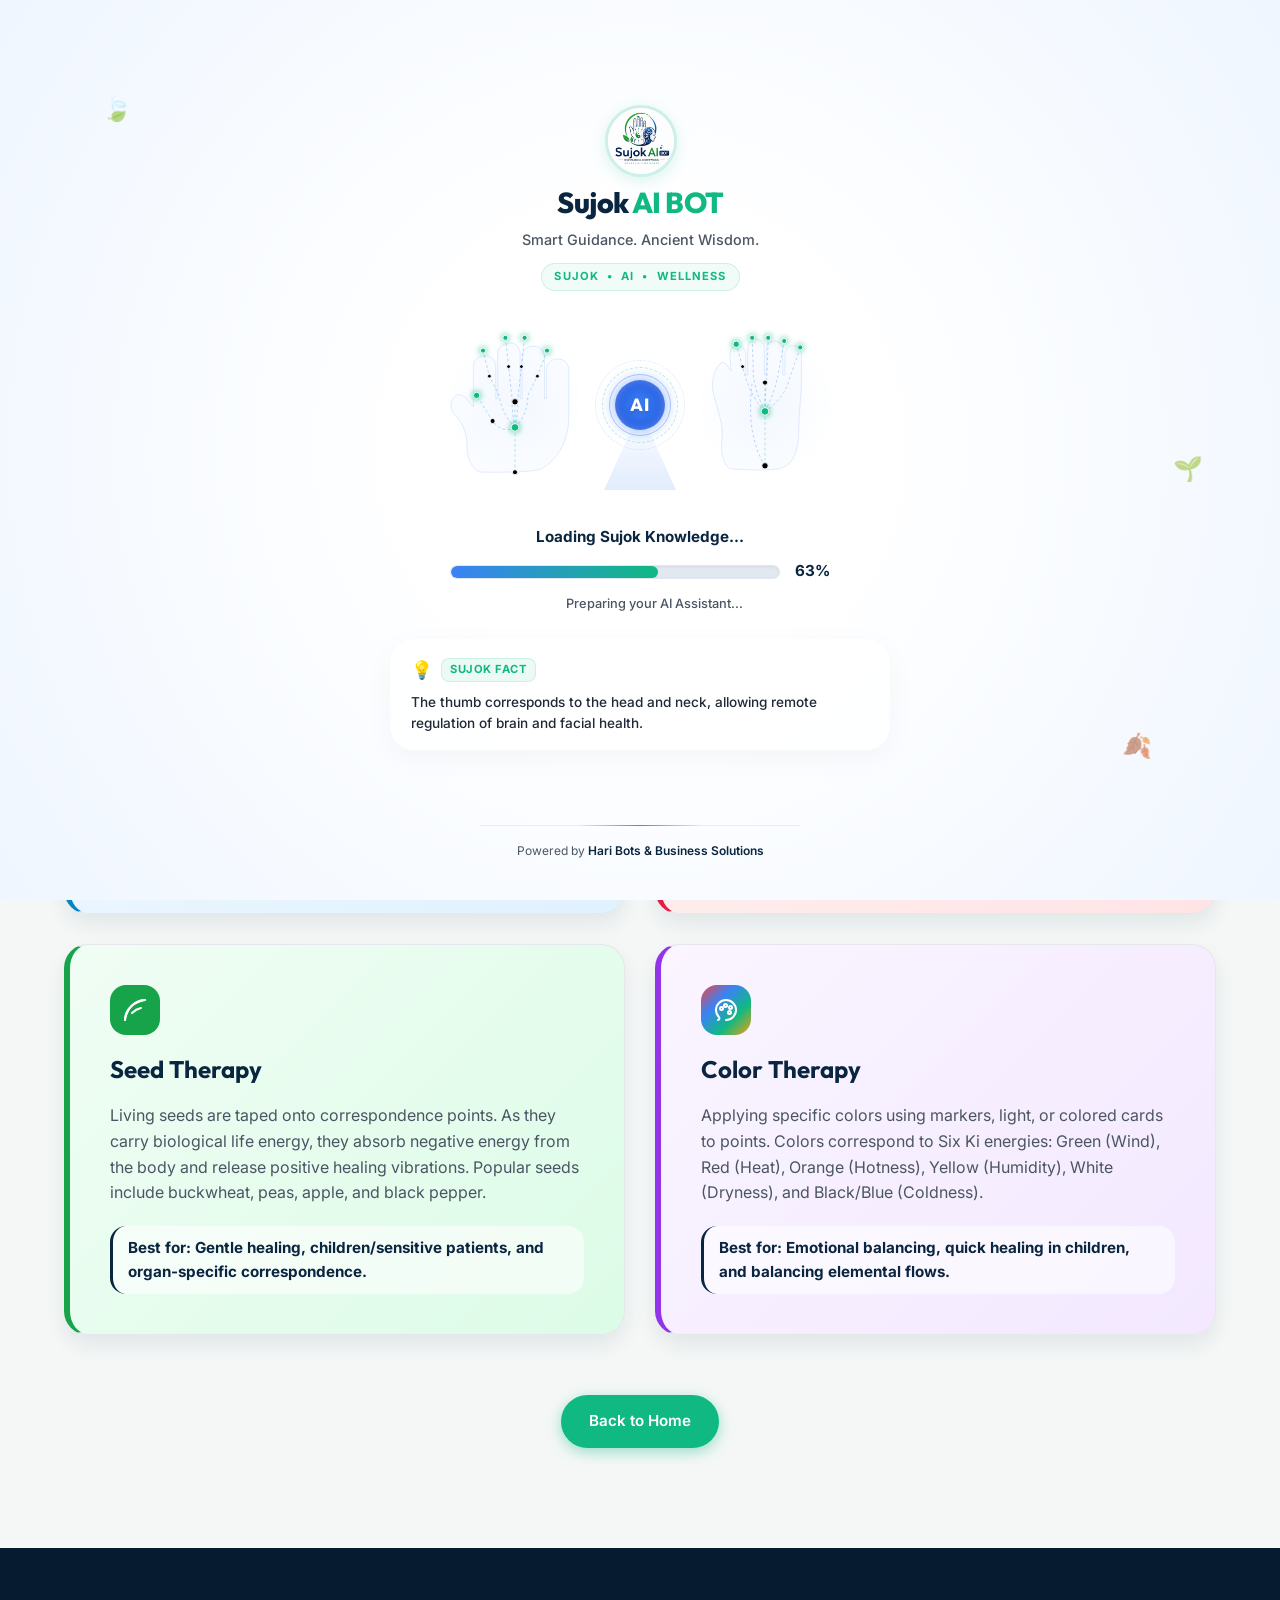
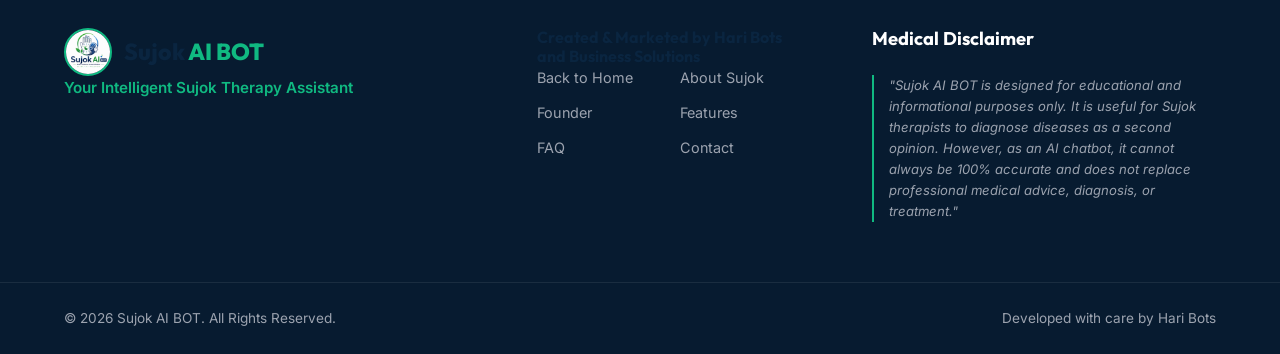
==== commit f19d649a: "Implement premium 3-second loading screen overlay with inline SVGs, count-up animation, and cycling " ====
--- a/about-sujok.html
+++ b/about-sujok.html
@@ -23,6 +23,142 @@
 </head>
 <body>
 
+  <!-- Premium Loading Screen (lasts max 3 seconds) -->
+  <div id="loadingScreen" class="loading-screen-overlay">
+    <div class="loader-bg-waves"></div>
+    <div class="loader-bg-leaves">
+      <div class="loader-leaf leaf-1">🍃</div>
+      <div class="loader-leaf leaf-2">🍂</div>
+      <div class="loader-leaf leaf-3">🌱</div>
+    </div>
+    
+    <div class="loader-content">
+      <!-- Header Logo Area -->
+      <div class="loader-header animate-pop">
+        <img src="assets/sujok-ai-logo.jpg" alt="Sujok AI BOT Logo" class="loader-logo">
+        <h2 class="loader-brand-name">Sujok <span class="accent-text">AI BOT</span></h2>
+        <p class="loader-tagline">Smart Guidance. Ancient Wisdom.</p>
+        <div class="loader-badges">
+          <span data-translate="loader-badge-sujok">SUJOK</span>
+          <span>•</span>
+          <span data-translate="loader-badge-ai">AI</span>
+          <span>•</span>
+          <span data-translate="loader-badge-wellness">WELLNESS</span>
+        </div>
+      </div>
+      
+      <!-- Center Glowing Holographic Graphic -->
+      <div class="loader-graphic-container">
+        <!-- Left Hand SVG -->
+        <div class="graphic-box hand-box animate-pulse-slow">
+          <svg class="loader-svg hand-svg" viewBox="0 0 200 250">
+            <defs>
+              <filter id="glow-blue" x="-20%" y="-20%" width="140%" height="140%">
+                <feGaussianBlur stdDeviation="3" result="blur" />
+                <feComposite in="SourceGraphic" in2="blur" operator="over" />
+              </filter>
+              <filter id="glow-green" x="-20%" y="-20%" width="140%" height="140%">
+                <feGaussianBlur stdDeviation="4" result="blur" />
+                <feComposite in="SourceGraphic" in2="blur" operator="over" />
+              </filter>
+            </defs>
+            <path class="hand-silhouette" d="M 75,230 C 60,230 50,210 50,190 C 50,165 40,150 35,145 C 25,135 22,125 28,115 C 34,105 45,108 52,118 L 60,128 L 60,65 C 60,55 68,48 78,48 C 88,48 95,55 95,65 L 95,115 L 98,115 L 98,45 C 98,35 106,28 116,28 C 126,28 133,35 133,45 L 133,115 L 136,115 L 136,50 C 136,40 144,33 154,33 C 164,33 171,40 171,50 L 171,115 L 174,115 L 174,70 C 174,60 182,53 192,53 C 202,53 209,60 209,70 L 209,145 C 209,175 195,210 165,225 C 150,230 115,230 75,230 Z" transform="translate(-25, 0)" />
+            <line x1="100" y1="230" x2="100" y2="160" class="energy-line line-main" />
+            <line x1="100" y1="160" x2="100" y2="120" class="energy-line line-main" />
+            <path d="M 100,160 Q 80,140 75,110 L 60,80 L 50,40" class="energy-line" />
+            <path d="M 100,160 Q 95,135 95,110 L 90,65 L 85,20" class="energy-line" />
+            <path d="M 100,160 Q 105,135 105,110 L 110,65 L 115,20" class="energy-line" />
+            <path d="M 100,160 Q 120,140 120,110 L 135,80 L 150,40" class="energy-line" />
+            <path d="M 100,160 Q 80,170 65,150 L 40,110" class="energy-line" />
+            <circle cx="100" cy="230" r="4" class="node node-blue" />
+            <circle cx="100" cy="160" r="6" class="node node-green node-pulse" />
+            <circle cx="100" cy="120" r="5" class="node node-blue" />
+            <circle cx="40" cy="110" r="5" class="node node-green" />
+            <circle cx="65" cy="150" r="4" class="node node-blue" />
+            <circle cx="50" cy="40" r="4" class="node node-green" />
+            <circle cx="60" cy="80" r="3" class="node node-blue" />
+            <circle cx="85" cy="20" r="4" class="node node-green" />
+            <circle cx="90" cy="65" r="3" class="node node-blue" />
+            <circle cx="115" cy="20" r="4" class="node node-green" />
+            <circle cx="110" cy="65" r="3" class="node node-blue" />
+            <circle cx="150" cy="40" r="4" class="node node-green" />
+            <circle cx="135" cy="80" r="3" class="node node-blue" />
+          </svg>
+        </div>
+        
+        <!-- Center Hologram AI Orb -->
+        <div class="hologram-container">
+          <div class="hologram-ray"></div>
+          <div class="hologram-ring ring-outer"></div>
+          <div class="hologram-ring ring-middle"></div>
+          <div class="hologram-ring ring-inner"></div>
+          <div class="hologram-core">
+            <span class="hologram-text">AI</span>
+          </div>
+        </div>
+        
+        <!-- Right Foot SVG -->
+        <div class="graphic-box foot-box animate-pulse-slow">
+          <svg class="loader-svg foot-svg" viewBox="0 0 200 250">
+            <path class="foot-silhouette" d="M 75,225 C 60,225 55,200 58,175 C 60,155 50,130 45,110 C 40,90 45,70 55,60 C 58,58 62,58 65,62 L 72,72 L 70,45 C 70,38 75,32 82,32 C 89,32 95,38 95,45 L 95,78 L 98,78 L 98,35 C 98,28 104,22 111,22 C 118,22 124,28 124,35 L 124,78 L 127,78 L 127,38 C 127,31 133,25 140,25 C 147,25 153,31 153,38 L 153,78 L 156,78 L 156,45 C 156,38 162,32 169,32 C 176,32 182,38 182,45 L 182,85 C 182,110 178,135 178,155 C 178,185 175,220 145,225 C 130,227 105,227 75,225 Z" transform="translate(-25, 0)" />
+            <path d="M 100,220 C 75,180 75,130 80,90" class="energy-line" />
+            <line x1="100" y1="220" x2="100" y2="135" class="energy-line line-main" />
+            <line x1="100" y1="135" x2="100" y2="90" class="energy-line line-main" />
+            <path d="M 100,135 Q 75,110 65,65 L 55,30" class="energy-line" />
+            <path d="M 100,135 Q 85,105 82,80 L 80,20" class="energy-line" />
+            <path d="M 100,135 Q 100,105 103,80 L 105,20" class="energy-line" />
+            <path d="M 100,135 Q 115,105 120,80 L 130,25" class="energy-line" />
+            <path d="M 100,135 Q 130,115 138,85 L 155,35" class="energy-line" />
+            <circle cx="100" cy="220" r="5" class="node node-blue" />
+            <circle cx="100" cy="135" r="6" class="node node-green node-pulse" />
+            <circle cx="100" cy="90" r="4" class="node node-blue" />
+            <circle cx="55" cy="30" r="5" class="node node-green" />
+            <circle cx="65" cy="65" r="3" class="node node-blue" />
+            <circle cx="80" cy="20" r="4" class="node node-green" />
+            <circle cx="105" cy="20" r="4" class="node node-green" />
+            <circle cx="130" cy="25" r="4" class="node node-green" />
+            <circle cx="155" cy="35" r="4" class="node node-green" />
+          </svg>
+        </div>
+      </div>
+      
+      <!-- Progress Bar & Status -->
+      <div class="loader-progress-area">
+        <div class="loader-status-text" id="loaderStatusText" data-translate="loader-loading">Loading Sujok Knowledge...</div>
+        <div class="loader-progress-container">
+          <div class="loader-progress-track">
+            <div class="loader-progress-bar" id="loaderProgressBar"></div>
+          </div>
+          <div class="loader-percentage" id="loaderPercentage">0%</div>
+        </div>
+        
+        <div class="loader-subtitle-wrapper">
+          <div class="loader-pulse-dots">
+            <span class="dot-1"></span>
+            <span class="dot-2"></span>
+            <span class="dot-3"></span>
+          </div>
+          <div class="loader-subtitle-text" id="loaderSubtitleText" data-translate="loader-preparing">Preparing your AI Assistant...</div>
+        </div>
+      </div>
+      
+      <!-- Sujok Fact Card -->
+      <div class="loader-fact-card animate-slide-up">
+        <div class="loader-fact-badge-wrapper">
+          <div class="loader-fact-icon">💡</div>
+          <span class="loader-fact-badge" data-translate="loader-fact-badge">SUJOK FACT</span>
+        </div>
+        <div class="loader-fact-text" id="loaderFactText" data-translate="loader-fact-1">Sujok means Hand and Foot. It is a natural healing therapy created by Park Jae Woo.</div>
+      </div>
+    </div>
+    
+    <!-- Loader Footer -->
+    <div class="loader-footer">
+      <p class="loader-footer-text" data-translate="loader-powered">Powered by <span class="footer-bold">Hari Bots & Business Solutions</span></p>
+    </div>
+  </div>
+
+
   <!-- Top Announcement Bar -->
   <div class="announcement-bar" id="announcement">
     <p data-translate="announcement">⚡ Experience the Future of Natural Healing with Sujok AI BOT!</p>
--- a/style.css
+++ b/style.css
@@ -2293,3 +2293,1031 @@
   margin-top: 40px;
   margin-bottom: 80px;
 }
+
+/* ==========================================
+   13. Sujok Principles (Yin-Yang, Six Ki, Organs)
+   ========================================== */
+.principles-section {
+  background-color: var(--bg-white);
+  padding: 80px 0;
+  border-top: 1px solid var(--border-color);
+}
+
+.principles-tabs {
+  display: flex;
+  justify-content: center;
+  gap: 15px;
+  margin-bottom: 40px;
+  border-bottom: 2px solid var(--border-color);
+  padding-bottom: 15px;
+  flex-wrap: wrap;
+}
+
+.tab-btn {
+  background: none;
+  border: none;
+  padding: 10px 25px;
+  font-size: 1.05rem;
+  font-weight: 700;
+  color: var(--text-medium);
+  cursor: pointer;
+  transition: var(--transition-normal);
+  border-radius: var(--radius-md);
+  position: relative;
+}
+
+.tab-btn:hover {
+  color: var(--primary-navy);
+  background-color: var(--bg-light);
+}
+
+.tab-btn.active {
+  color: var(--accent-teal);
+  background-color: rgba(16, 185, 129, 0.08);
+}
+
+.tab-btn.active::after {
+  content: '';
+  position: absolute;
+  bottom: -17px;
+  left: 0;
+  width: 100%;
+  height: 3px;
+  background-color: var(--accent-teal);
+  border-radius: var(--radius-pill);
+}
+
+.principles-content {
+  position: relative;
+  min-height: 400px;
+}
+
+.tab-panel {
+  display: none;
+  grid-template-columns: 1.2fr 1fr;
+  gap: 50px;
+  animation: panelFadeIn 0.5s ease forwards;
+  align-items: center;
+}
+
+.tab-panel.active {
+  display: grid;
+}
+
+@keyframes panelFadeIn {
+  from {
+    opacity: 0;
+    transform: translateY(15px);
+  }
+  to {
+    opacity: 1;
+    transform: translateY(0);
+  }
+}
+
+.principles-text-col {
+  display: flex;
+  flex-direction: column;
+  gap: 20px;
+}
+
+.principles-text-col h3 {
+  font-size: 1.8rem;
+  font-weight: 800;
+  color: var(--primary-navy);
+  margin-bottom: 5px;
+}
+
+.principles-text-col p {
+  color: var(--text-medium);
+  font-size: 1.05rem;
+  line-height: 1.7;
+  margin: 0;
+}
+
+.yin-yang-split-grid {
+  display: grid;
+  grid-template-columns: 1fr 1fr;
+  gap: 20px;
+  margin-top: 15px;
+}
+
+.yy-side-card {
+  padding: 24px;
+  border-radius: var(--radius-md);
+  box-shadow: var(--shadow-sm);
+  border: 1px solid var(--border-color);
+  transition: transform var(--transition-normal);
+}
+
+.yy-side-card:hover {
+  transform: translateY(-3px);
+}
+
+.yy-side-yin {
+  background: linear-gradient(135deg, #f0fdfa 0%, #ccfbf1 100%);
+  border-top: 4px solid var(--accent-teal);
+}
+
+.yy-side-yang {
+  background: linear-gradient(135deg, #fef2f2 0%, #fee2e2 100%);
+  border-top: 4px solid #ef4444;
+}
+
+.yy-side-card h4 {
+  font-size: 1.25rem;
+  font-weight: 700;
+  margin: 0 0 12px 0;
+  color: var(--primary-navy);
+  display: flex;
+  align-items: center;
+  gap: 8px;
+}
+
+.yy-side-card ul {
+  list-style: none;
+  padding: 0;
+  margin: 0;
+  display: flex;
+  flex-direction: column;
+  gap: 8px;
+}
+
+.yy-side-card li {
+  font-size: 0.95rem;
+  color: var(--text-medium);
+  display: flex;
+  align-items: center;
+  gap: 8px;
+}
+
+.yy-side-card li::before {
+  content: "•";
+  color: currentColor;
+  font-weight: bold;
+}
+
+.sixki-table-wrapper {
+  overflow-x: auto;
+  border-radius: var(--radius-md);
+  border: 1px solid var(--border-color);
+  margin-top: 15px;
+  box-shadow: var(--shadow-sm);
+}
+
+.sixki-table {
+  width: 100%;
+  border-collapse: collapse;
+  text-align: left;
+  background-color: var(--bg-white);
+}
+
+.sixki-table th, .sixki-table td {
+  padding: 12px 16px;
+  border-bottom: 1px solid var(--border-color);
+  font-size: 0.95rem;
+}
+
+.sixki-table th {
+  background-color: var(--bg-light);
+  color: var(--primary-navy);
+  font-weight: 700;
+}
+
+.sixki-color-badge {
+  display: inline-flex;
+  align-items: center;
+  gap: 8px;
+  font-weight: 600;
+}
+
+.sixki-dot {
+  width: 12px;
+  height: 12px;
+  border-radius: 50%;
+  display: inline-block;
+  border: 1px solid rgba(0,0,0,0.1);
+}
+
+.principles-visual-col {
+  display: flex;
+  justify-content: center;
+  align-items: center;
+}
+
+.principles-visual-col img {
+  max-width: 100%;
+  max-height: 420px;
+  object-fit: contain;
+  border-radius: var(--radius-lg);
+  box-shadow: var(--shadow-md);
+  border: 1px solid var(--border-color);
+  transition: transform var(--transition-normal);
+}
+
+.principles-visual-col img:hover {
+  transform: scale(1.02);
+}
+
+/* Responsive adjustments */
+@media (max-width: 992px) {
+  .tab-panel {
+    grid-template-columns: 1fr;
+    gap: 30px;
+  }
+  .principles-visual-col {
+    order: -1;
+  }
+}
+
+@media (max-width: 576px) {
+  .yin-yang-split-grid {
+    grid-template-columns: 1fr;
+  }
+  .tab-btn {
+    padding: 8px 16px;
+    font-size: 0.95rem;
+  }
+}
+
+/* ==========================================
+   14. Mobile-Only and Desktop-Only Visibility
+   ========================================== */
+.mobile-only {
+  display: none !important;
+}
+
+.desktop-only {
+  display: block;
+}
+
+@media (max-width: 768px) {
+  .mobile-only {
+    display: block !important;
+  }
+  .desktop-only {
+    display: none !important;
+  }
+  
+  section.mobile-only {
+    display: block !important;
+  }
+  div.mobile-only.flex-container {
+    display: flex !important;
+  }
+  div.mobile-only.grid-container {
+    display: grid !important;
+  }
+}
+
+/* ==========================================
+   15. Mobile-First Hero & Chatbot Widget
+   ========================================== */
+.mobile-hero-section {
+  padding: 80px 0 40px 0;
+  text-align: center;
+  background: linear-gradient(180deg, rgba(239, 246, 255, 0.6) 0%, rgba(255, 255, 255, 1) 100%);
+}
+
+.mobile-hero-content {
+  display: flex;
+  flex-direction: column;
+  align-items: center;
+  gap: 16px;
+}
+
+.mobile-hero-title {
+  font-family: 'Outfit', sans-serif;
+  font-size: 2.2rem;
+  font-weight: 800;
+  color: var(--primary-navy);
+  line-height: 1.25;
+  letter-spacing: -0.02em;
+}
+
+.mobile-hero-desc {
+  font-size: 1rem;
+  line-height: 1.6;
+  color: var(--text-medium);
+  max-width: 340px;
+  margin: 0;
+}
+
+.mobile-hero-actions {
+  display: flex;
+  flex-direction: column;
+  gap: 12px;
+  width: 100%;
+  max-width: 280px;
+  margin-top: 10px;
+}
+
+.mobile-hero-actions .btn {
+  width: 100%;
+  padding: 14px 20px;
+  font-size: 1rem;
+}
+
+
+
+/* ==========================================
+   16. Mobile Swipeable Features Carousel
+   ========================================== */
+.mobile-features-section {
+  padding: 60px 0;
+  background-color: var(--bg-light);
+  overflow: hidden;
+}
+
+.mobile-features-carousel {
+  display: flex;
+  overflow-x: auto;
+  scroll-snap-type: x mandatory;
+  gap: 16px;
+  padding: 10px 16px 20px 16px;
+  margin: 0 -16px;
+  scrollbar-width: none;
+}
+
+.mobile-features-carousel::-webkit-scrollbar {
+  display: none;
+}
+
+.mobile-feature-snap-card {
+  flex: 0 0 280px;
+  scroll-snap-align: center;
+  background-color: var(--bg-white);
+  border: 1px solid var(--border-color);
+  border-radius: var(--radius-lg);
+  padding: 28px 24px;
+  box-shadow: var(--shadow-sm);
+  display: flex;
+  flex-direction: column;
+  gap: 15px;
+  transition: transform 0.3s ease;
+}
+
+.mobile-feature-snap-card:active {
+  transform: scale(0.98);
+}
+
+.mobile-feature-icon {
+  width: 48px;
+  height: 48px;
+  border-radius: var(--radius-md);
+  background-color: rgba(16, 185, 129, 0.1);
+  color: var(--accent-teal);
+  display: flex;
+  align-items: center;
+  justify-content: center;
+  font-size: 1.5rem;
+}
+
+.mobile-feature-title {
+  font-size: 1.2rem;
+  font-weight: 700;
+  color: var(--primary-navy);
+}
+
+.mobile-feature-desc {
+  font-size: 0.95rem;
+  line-height: 1.5;
+  color: var(--text-medium);
+}
+
+/* ==========================================
+   17. Mobile-First Why & Trust Lists
+   ========================================== */
+.mobile-list-section {
+  padding: 60px 0;
+  background-color: var(--bg-white);
+}
+
+.mobile-bullets-grid {
+  display: flex;
+  flex-direction: column;
+  gap: 15px;
+  margin-top: 20px;
+}
+
+.mobile-bullet-card {
+  display: flex;
+  gap: 15px;
+  padding: 18px;
+  border-radius: var(--radius-md);
+  background-color: var(--bg-light);
+  border: 1px solid var(--border-color);
+  text-align: left;
+}
+
+.mobile-bullet-icon {
+  font-size: 1.3rem;
+  line-height: 1;
+}
+
+.mobile-bullet-text h4 {
+  font-size: 1.05rem;
+  font-weight: 700;
+  color: var(--primary-navy);
+  margin: 0 0 5px 0;
+}
+
+.mobile-bullet-text p {
+  font-size: 0.9rem;
+  line-height: 1.5;
+  color: var(--text-medium);
+  margin: 0;
+}
+
+/* ==========================================
+   18. Premium Loading Screen (Reference Artwork)
+   ========================================== */
+.loading-screen-overlay {
+  position: fixed;
+  top: 0;
+  left: 0;
+  width: 100vw;
+  height: 100vh;
+  background: radial-gradient(circle at center, #ffffff 30%, #eff6ff 100%);
+  z-index: 999999;
+  display: flex;
+  flex-direction: column;
+  align-items: center;
+  justify-content: space-between;
+  padding: 40px 20px;
+  box-sizing: border-box;
+  overflow: hidden;
+  font-family: 'Inter', sans-serif;
+  user-select: none;
+  pointer-events: auto; /* Blocks page clicks below */
+}
+
+/* Background Waves (Artistic glow) */
+.loader-bg-waves {
+  position: absolute;
+  top: 0;
+  left: 0;
+  width: 100%;
+  height: 100%;
+  opacity: 0.08;
+  background-image: 
+    radial-gradient(circle at 10% 20%, var(--accent-teal) 0%, transparent 40%),
+    radial-gradient(circle at 90% 80%, var(--primary-blue) 0%, transparent 40%);
+  pointer-events: none;
+  z-index: 1;
+}
+
+/* Floating Leaves (Micro-animations) */
+.loader-bg-leaves {
+  position: absolute;
+  width: 100%;
+  height: 100%;
+  top: 0;
+  left: 0;
+  pointer-events: none;
+  z-index: 2;
+}
+
+.loader-leaf {
+  position: absolute;
+  font-size: 1.5rem;
+  opacity: 0.6;
+}
+
+.leaf-1 {
+  top: 10%;
+  left: 8%;
+  animation: floatLeaf1 6s ease-in-out infinite;
+}
+
+.leaf-2 {
+  bottom: 15%;
+  right: 10%;
+  animation: floatLeaf2 8s ease-in-out infinite;
+}
+
+.leaf-3 {
+  top: 50%;
+  right: 6%;
+  animation: floatLeaf1 7s ease-in-out infinite;
+}
+
+@keyframes floatLeaf1 {
+  0% { transform: translateY(0) rotate(0deg); }
+  50% { transform: translateY(-15px) rotate(15deg); }
+  100% { transform: translateY(0) rotate(0deg); }
+}
+
+@keyframes floatLeaf2 {
+  0% { transform: translateY(0) rotate(0deg); }
+  50% { transform: translateY(12px) rotate(-20deg); }
+  100% { transform: translateY(0) rotate(0deg); }
+}
+
+/* Loader Content Container */
+.loader-content {
+  width: 100%;
+  max-width: 500px;
+  display: flex;
+  flex-direction: column;
+  align-items: center;
+  gap: 25px;
+  z-index: 3;
+  text-align: center;
+  margin: auto;
+}
+
+/* Header styling */
+.loader-header {
+  display: flex;
+  flex-direction: column;
+  align-items: center;
+  gap: 8px;
+}
+
+.loader-logo {
+  width: 72px;
+  height: 72px;
+  border-radius: 50%;
+  border: 3px solid rgba(16, 185, 129, 0.2);
+  box-shadow: 0 4px 15px rgba(16,185,129,0.15);
+  animation: logoPulse 2.5s infinite ease-in-out;
+}
+
+@keyframes logoPulse {
+  0% { transform: scale(1); box-shadow: 0 4px 15px rgba(16,185,129,0.15); }
+  50% { transform: scale(1.05); box-shadow: 0 8px 25px rgba(16,185,129,0.3); border-color: var(--accent-teal); }
+  100% { transform: scale(1); box-shadow: 0 4px 15px rgba(16,185,129,0.15); }
+}
+
+.loader-brand-name {
+  font-family: 'Outfit', sans-serif;
+  font-size: 1.8rem;
+  font-weight: 800;
+  color: var(--primary-navy);
+  margin: 0;
+  letter-spacing: -0.02em;
+}
+
+.loader-tagline {
+  font-size: 0.9rem;
+  color: var(--text-medium);
+  margin: 0;
+  font-weight: 500;
+}
+
+.loader-badges {
+  display: flex;
+  gap: 8px;
+  font-size: 0.7rem;
+  font-weight: 700;
+  color: var(--accent-teal);
+  letter-spacing: 0.1em;
+  background-color: rgba(16, 185, 129, 0.06);
+  border: 1px solid rgba(16, 185, 129, 0.15);
+  padding: 4px 12px;
+  border-radius: var(--radius-pill);
+  margin-top: 4px;
+}
+
+/* Center Graphic Container: Hand - AI Orb - Foot */
+.loader-graphic-container {
+  display: flex;
+  align-items: center;
+  justify-content: center;
+  gap: 15px;
+  width: 100%;
+  margin: 10px 0;
+}
+
+.graphic-box {
+  width: 130px;
+  height: 160px;
+  display: flex;
+  align-items: center;
+  justify-content: center;
+  background: radial-gradient(circle, rgba(239, 246, 255, 0.6) 0%, transparent 70%);
+  position: relative;
+}
+
+.loader-svg {
+  width: 100%;
+  height: 100%;
+}
+
+.hand-silhouette, .foot-silhouette {
+  fill: rgba(239, 246, 255, 0.35);
+  stroke: rgba(59, 130, 246, 0.15);
+  stroke-width: 1.5;
+  transition: all 0.3s ease;
+}
+
+.energy-line {
+  stroke: rgba(59, 130, 246, 0.35);
+  stroke-width: 1.5;
+  stroke-dasharray: 4;
+  fill: none;
+  animation: marchDash 8s linear infinite;
+}
+
+.energy-line.line-main {
+  stroke: rgba(16, 185, 129, 0.35);
+}
+
+@keyframes marchDash {
+  to { stroke-dashoffset: -100; }
+}
+
+.node {
+  stroke: #ffffff;
+  stroke-width: 1.5;
+}
+
+.node-blue {
+  fill: var(--primary-blue);
+  filter: drop-shadow(0 0 3px var(--primary-blue));
+}
+
+.node-green {
+  fill: var(--accent-teal);
+  filter: drop-shadow(0 0 5px var(--accent-teal));
+}
+
+.node-pulse {
+  animation: corePulse 1.5s infinite ease-in-out;
+}
+
+@keyframes corePulse {
+  0% { r: 5px; opacity: 0.7; }
+  50% { r: 7px; opacity: 1; filter: drop-shadow(0 0 8px var(--accent-teal)); }
+  100% { r: 5px; opacity: 0.7; }
+}
+
+/* AI Holographic Orb */
+.hologram-container {
+  width: 90px;
+  height: 90px;
+  position: relative;
+  display: flex;
+  align-items: center;
+  justify-content: center;
+}
+
+.hologram-ray {
+  position: absolute;
+  bottom: -40px;
+  width: 100%;
+  height: 80px;
+  background: linear-gradient(0deg, rgba(59,130,246,0.15) 0%, transparent 100%);
+  clip-path: polygon(10% 100%, 90% 100%, 50% 0);
+  pointer-events: none;
+  animation: rayFlash 2s infinite ease-in-out;
+}
+
+@keyframes rayFlash {
+  0%, 100% { opacity: 0.4; }
+  50% { opacity: 0.8; }
+}
+
+.hologram-ring {
+  position: absolute;
+  border-radius: 50%;
+  border: 1.5px solid transparent;
+}
+
+.ring-outer {
+  width: 90px;
+  height: 90px;
+  border-color: rgba(59, 130, 246, 0.2);
+  border-style: dotted;
+  animation: rotateCCW 15s linear infinite;
+}
+
+.ring-middle {
+  width: 76px;
+  height: 76px;
+  border-color: rgba(16, 185, 129, 0.3);
+  border-style: dashed;
+  animation: rotateCW 10s linear infinite;
+}
+
+.ring-inner {
+  width: 62px;
+  height: 62px;
+  border-color: rgba(59, 130, 246, 0.4);
+  animation: pulseRing 2s infinite ease-in-out;
+}
+
+@keyframes rotateCW {
+  from { transform: rotate(0deg); }
+  to { transform: rotate(360deg); }
+}
+
+@keyframes rotateCCW {
+  from { transform: rotate(360deg); }
+  to { transform: rotate(0deg); }
+}
+
+@keyframes pulseRing {
+  0%, 100% { transform: scale(0.95); opacity: 0.5; }
+  50% { transform: scale(1.05); opacity: 1; border-color: var(--accent-teal); }
+}
+
+.hologram-core {
+  width: 50px;
+  height: 50px;
+  background: radial-gradient(circle, #3b82f6 0%, #1d4ed8 100%);
+  border-radius: 50%;
+  display: flex;
+  align-items: center;
+  justify-content: center;
+  box-shadow: 
+    0 0 15px rgba(59, 130, 246, 0.6),
+    inset 0 0 8px rgba(255, 255, 255, 0.3);
+  z-index: 4;
+  animation: floatCore 3s ease-in-out infinite;
+}
+
+@keyframes floatCore {
+  0% { transform: translateY(0); }
+  50% { transform: translateY(-4px); box-shadow: 0 6px 20px rgba(59, 130, 246, 0.8); }
+  100% { transform: translateY(0); }
+}
+
+.hologram-text {
+  font-family: 'Outfit', sans-serif;
+  font-size: 1.1rem;
+  font-weight: 800;
+  color: #ffffff;
+  letter-spacing: 0.05em;
+  text-shadow: 0 2px 4px rgba(0,0,0,0.15);
+}
+
+/* Progress Section styling */
+.loader-progress-area {
+  width: 100%;
+  max-width: 380px;
+  display: flex;
+  flex-direction: column;
+  gap: 10px;
+  margin-top: 5px;
+}
+
+.loader-status-text {
+  font-size: 0.95rem;
+  font-weight: 700;
+  color: var(--primary-navy);
+}
+
+.loader-progress-container {
+  display: flex;
+  align-items: center;
+  gap: 12px;
+  width: 100%;
+}
+
+.loader-progress-track {
+  flex: 1;
+  height: 14px;
+  background-color: #e2e8f0;
+  border-radius: var(--radius-pill);
+  border: 1px solid rgba(226, 232, 240, 0.8);
+  box-shadow: inset 0 1px 3px rgba(0,0,0,0.06);
+  overflow: hidden;
+  position: relative;
+}
+
+.loader-progress-bar {
+  height: 100%;
+  width: 0%;
+  background: linear-gradient(90deg, #3b82f6 0%, #10b981 100%);
+  border-radius: var(--radius-pill);
+  box-shadow: 0 1px 2px rgba(0,0,0,0.1);
+  transition: width 0.08s linear;
+}
+
+.loader-percentage {
+  font-size: 0.95rem;
+  font-weight: 700;
+  color: var(--primary-navy);
+  width: 38px;
+  text-align: right;
+}
+
+/* Subtitle and Pulse dots */
+.loader-subtitle-wrapper {
+  display: flex;
+  align-items: center;
+  justify-content: center;
+  gap: 8px;
+}
+
+.loader-subtitle-text {
+  font-size: 0.8rem;
+  color: var(--text-medium);
+  font-weight: 500;
+}
+
+.loader-pulse-dots {
+  display: flex;
+  gap: 3px;
+}
+
+.loader-pulse-dots span {
+  width: 5px;
+  height: 5px;
+  background-color: var(--accent-teal);
+  border-radius: 50%;
+  display: inline-block;
+  animation: dotBounce 1.4s infinite ease-in-out both;
+}
+
+.loader-pulse-dots .dot-1 { animation-delay: -0.32s; }
+.loader-pulse-dots .dot-2 { animation-delay: -0.16s; }
+
+@keyframes dotBounce {
+  0%, 80%, 100% { transform: scale(0); }
+  40% { transform: scale(1); }
+}
+
+/* Fact Card styling */
+.loader-fact-card {
+  width: 100%;
+  background: rgba(255, 255, 255, 0.7);
+  backdrop-filter: blur(10px);
+  -webkit-backdrop-filter: blur(10px);
+  border: 1px solid rgba(255, 255, 255, 0.6);
+  border-radius: var(--radius-lg);
+  padding: 16px 20px;
+  box-shadow: 0 8px 30px rgba(0, 0, 0, 0.04);
+  display: flex;
+  flex-direction: column;
+  align-items: flex-start;
+  gap: 8px;
+  box-sizing: border-box;
+  text-align: left;
+}
+
+.loader-fact-badge-wrapper {
+  display: flex;
+  align-items: center;
+  gap: 8px;
+}
+
+.loader-fact-icon {
+  font-size: 1.1rem;
+}
+
+.loader-fact-badge {
+  font-size: 0.7rem;
+  font-weight: 700;
+  color: var(--accent-teal);
+  letter-spacing: 0.05em;
+  background-color: rgba(16, 185, 129, 0.08);
+  border: 1px solid rgba(16, 185, 129, 0.15);
+  padding: 2px 8px;
+  border-radius: var(--radius-sm);
+}
+
+.loader-fact-text {
+  font-size: 0.85rem;
+  line-height: 1.5;
+  color: var(--text-dark);
+  font-weight: 500;
+  min-height: 40px;
+  transition: opacity 0.3s ease;
+}
+
+/* Footer styling */
+.loader-footer {
+  text-align: center;
+  z-index: 3;
+  margin-top: 10px;
+  border-top: 1px solid rgba(59, 130, 246, 0.1);
+  padding-top: 15px;
+  width: 100%;
+  max-width: 320px;
+  position: relative;
+}
+
+.loader-footer::before {
+  content: '';
+  position: absolute;
+  top: -1px;
+  left: 30%;
+  width: 40%;
+  height: 1px;
+  background: linear-gradient(90deg, transparent, var(--accent-teal), transparent);
+}
+
+.loader-footer-text {
+  font-size: 0.75rem;
+  color: var(--text-medium);
+  margin: 0;
+}
+
+.loader-footer-text .footer-bold {
+  color: var(--primary-navy);
+  font-weight: 600;
+}
+
+/* Animations */
+.animate-pulse-slow {
+  animation: pulseSlow 3s infinite ease-in-out;
+}
+
+@keyframes pulseSlow {
+  0%, 100% { transform: scale(1); }
+  50% { transform: scale(1.02); }
+}
+
+.animate-slide-up {
+  animation: slideUp 0.8s cubic-bezier(0.16, 1, 0.3, 1) forwards;
+}
+
+@keyframes slideUp {
+  from { opacity: 0; transform: translateY(15px); }
+  to { opacity: 1; transform: translateY(0); }
+}
+
+.animate-pop {
+  animation: popIn 0.8s cubic-bezier(0.16, 1, 0.3, 1) forwards;
+}
+
+@keyframes popIn {
+  from { opacity: 0; transform: scale(0.9); }
+  to { opacity: 1; transform: scale(1); }
+}
+
+/* Fade Out Transition Class */
+.loading-screen-overlay.fade-out {
+  opacity: 0 !important;
+  visibility: hidden !important;
+  transition: opacity 0.5s cubic-bezier(0.16, 1, 0.3, 1), visibility 0.5s cubic-bezier(0.16, 1, 0.3, 1) !important;
+}
+
+/* Responsive Scaling for loader graphic */
+@media (max-width: 480px) {
+  .loading-screen-overlay {
+    padding: 30px 15px;
+  }
+  .loader-content {
+    gap: 15px;
+  }
+  .loader-brand-name {
+    font-size: 1.5rem;
+  }
+  .loader-logo {
+    width: 60px;
+    height: 60px;
+  }
+  .loader-graphic-container {
+    gap: 5px;
+  }
+  .graphic-box {
+    width: 90px;
+    height: 110px;
+  }
+  .hologram-container {
+    width: 64px;
+    height: 64px;
+  }
+  .ring-outer {
+    width: 64px;
+    height: 64px;
+  }
+  .ring-middle {
+    width: 52px;
+    height: 52px;
+  }
+  .ring-inner {
+    width: 40px;
+    height: 40px;
+  }
+  .hologram-core {
+    width: 32px;
+    height: 32px;
+  }
+  .hologram-text {
+    font-size: 0.8rem;
+  }
+  .hologram-ray {
+    bottom: -25px;
+    height: 50px;
+  }
+  .loader-status-text {
+    font-size: 0.85rem;
+  }
+  .loader-percentage {
+    font-size: 0.85rem;
+  }
+  .loader-fact-card {
+    padding: 12px 16px;
+  }
+  .loader-fact-text {
+    font-size: 0.8rem;
+    min-height: 48px;
+  }
+}
+
+
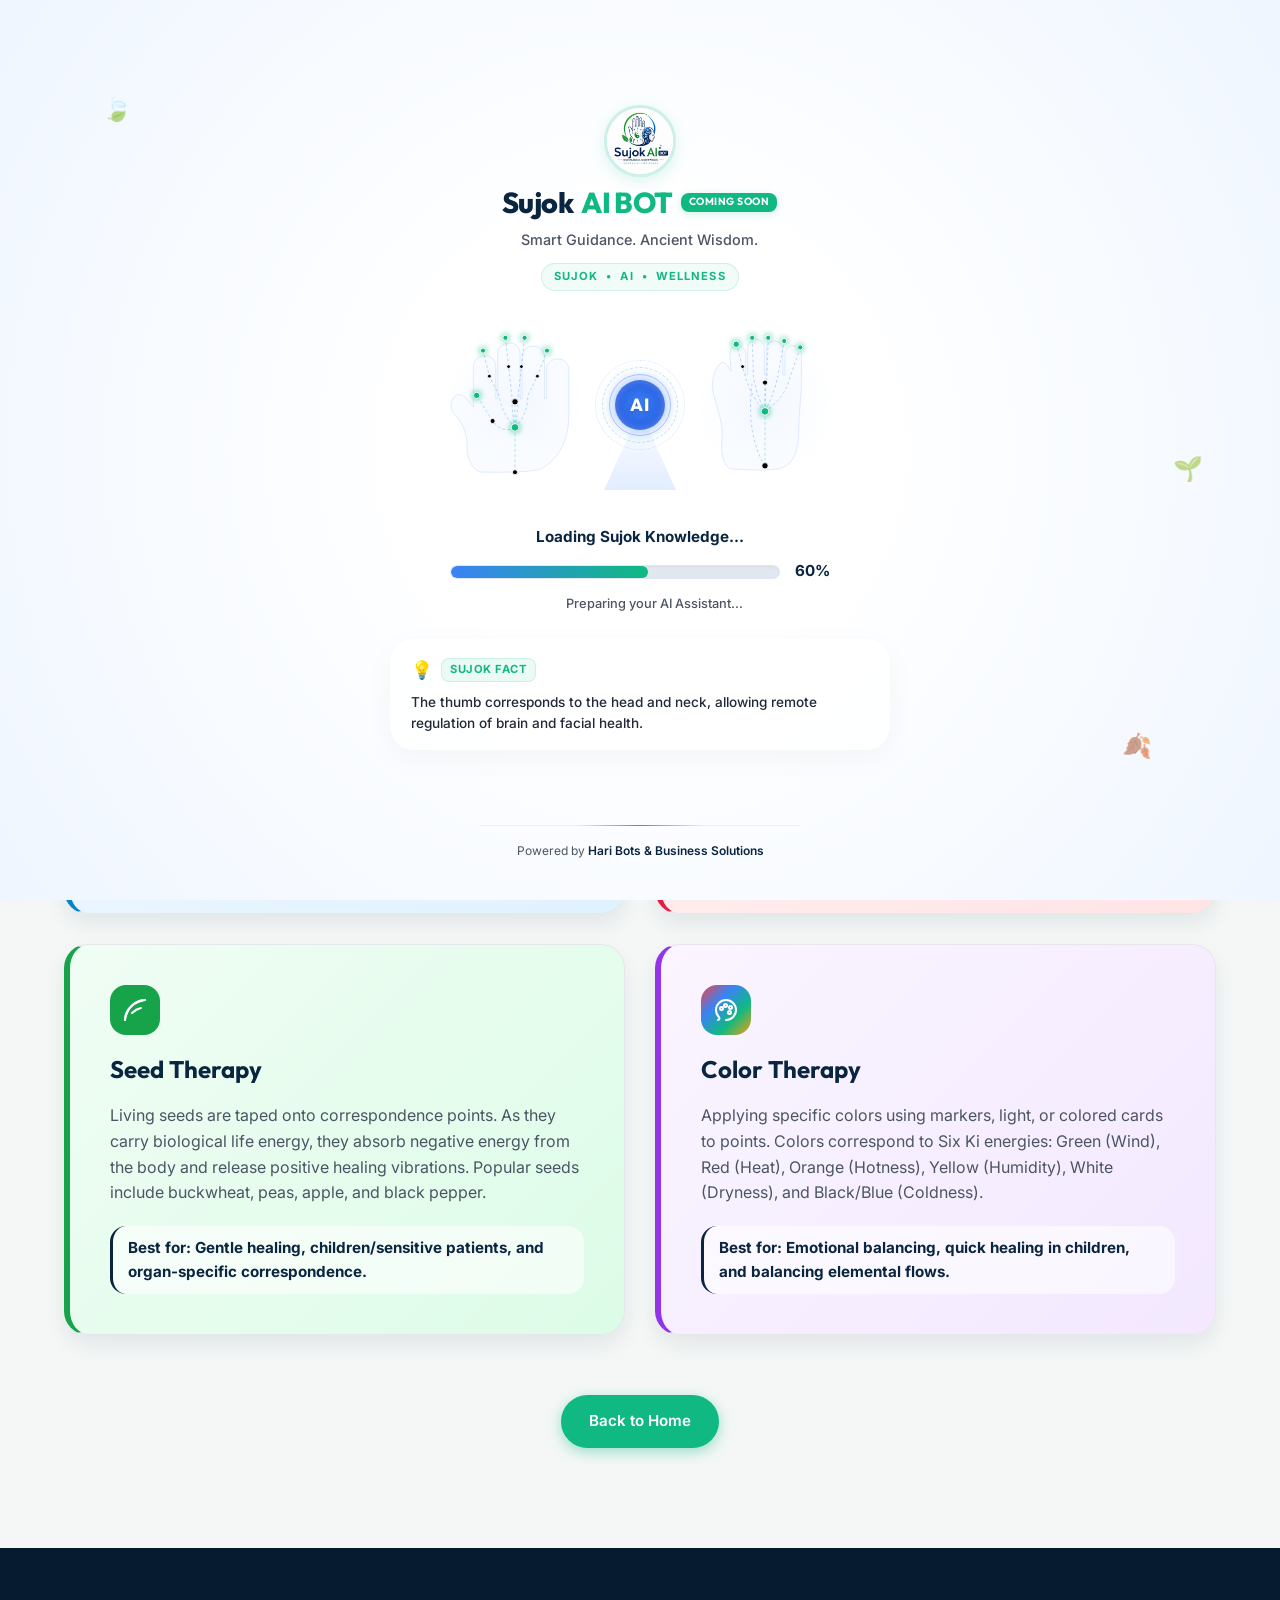
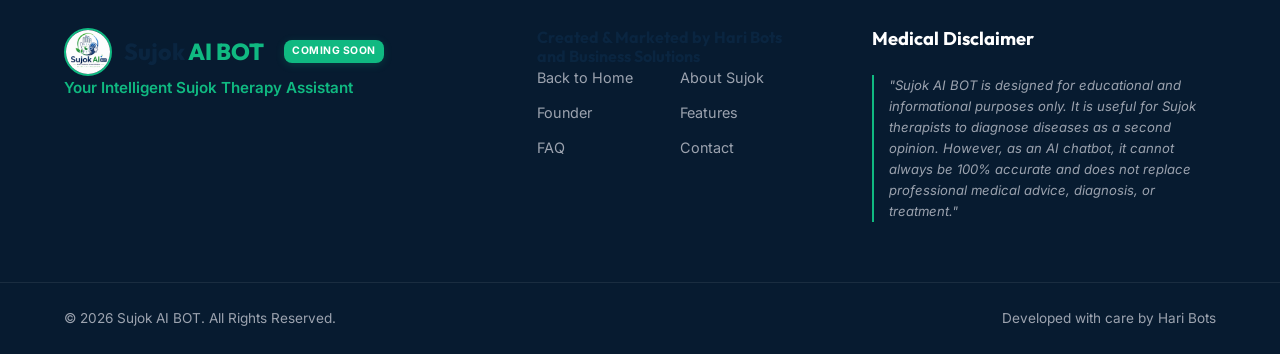
==== commit e184e409: "Update site to show Sujok AI BOT is Coming Soon with badges and announcement updates" ====
--- a/about-sujok.html
+++ b/about-sujok.html
@@ -36,7 +36,10 @@
       <!-- Header Logo Area -->
       <div class="loader-header animate-pop">
         <img src="assets/sujok-ai-logo.jpg" alt="Sujok AI BOT Logo" class="loader-logo">
-        <h2 class="loader-brand-name">Sujok <span class="accent-text">AI BOT</span></h2>
+        <h2 class="loader-brand-name" style="display: flex; align-items: center; justify-content: center; gap: 8px;">
+          Sujok <span class="accent-text">AI BOT</span>
+          <span class="badge-coming-soon" style="margin-left: 0;" data-translate="badge-coming-soon">COMING SOON</span>
+        </h2>
         <p class="loader-tagline">Smart Guidance. Ancient Wisdom.</p>
         <div class="loader-badges">
           <span data-translate="loader-badge-sujok">SUJOK</span>
@@ -170,6 +173,7 @@
       <a href="index.html" class="logo-area" aria-label="Sujok AI BOT Home">
         <img src="assets/sujok-ai-logo.jpg" alt="Sujok AI BOT Logo" class="brand-logo" id="brand-logo-img">
         <span class="brand-name">Sujok <span class="accent-text">AI BOT</span></span>
+        <span class="badge-coming-soon" data-translate="badge-coming-soon">COMING SOON</span>
       </a>
       
       <!-- Desktop Navigation -->
@@ -306,6 +310,7 @@
         <a href="index.html" class="logo-area">
           <img src="assets/sujok-ai-logo.jpg" alt="Sujok AI BOT Logo" class="brand-logo">
           <span class="brand-name">Sujok <span class="accent-text">AI BOT</span></span>
+          <span class="badge-coming-soon" data-translate="badge-coming-soon">COMING SOON</span>
         </a>
         <p class="footer-tagline" data-translate="footer-tagline">Your Intelligent Sujok Therapy Assistant</p>
       </div>
--- a/style.css
+++ b/style.css
@@ -3320,4 +3320,21 @@
   }
 }
 
-
+/* Coming Soon Badge */
+.badge-coming-soon {
+  background-color: var(--accent-teal);
+  color: #ffffff;
+  font-size: 0.65rem;
+  font-weight: 700;
+  padding: 3px 8px;
+  border-radius: var(--radius-sm);
+  margin-left: 8px;
+  letter-spacing: 0.05em;
+  text-transform: uppercase;
+  display: inline-block;
+  vertical-align: middle;
+  box-shadow: 0 2px 8px rgba(16, 185, 129, 0.2);
+  white-space: nowrap;
+}
+
+
